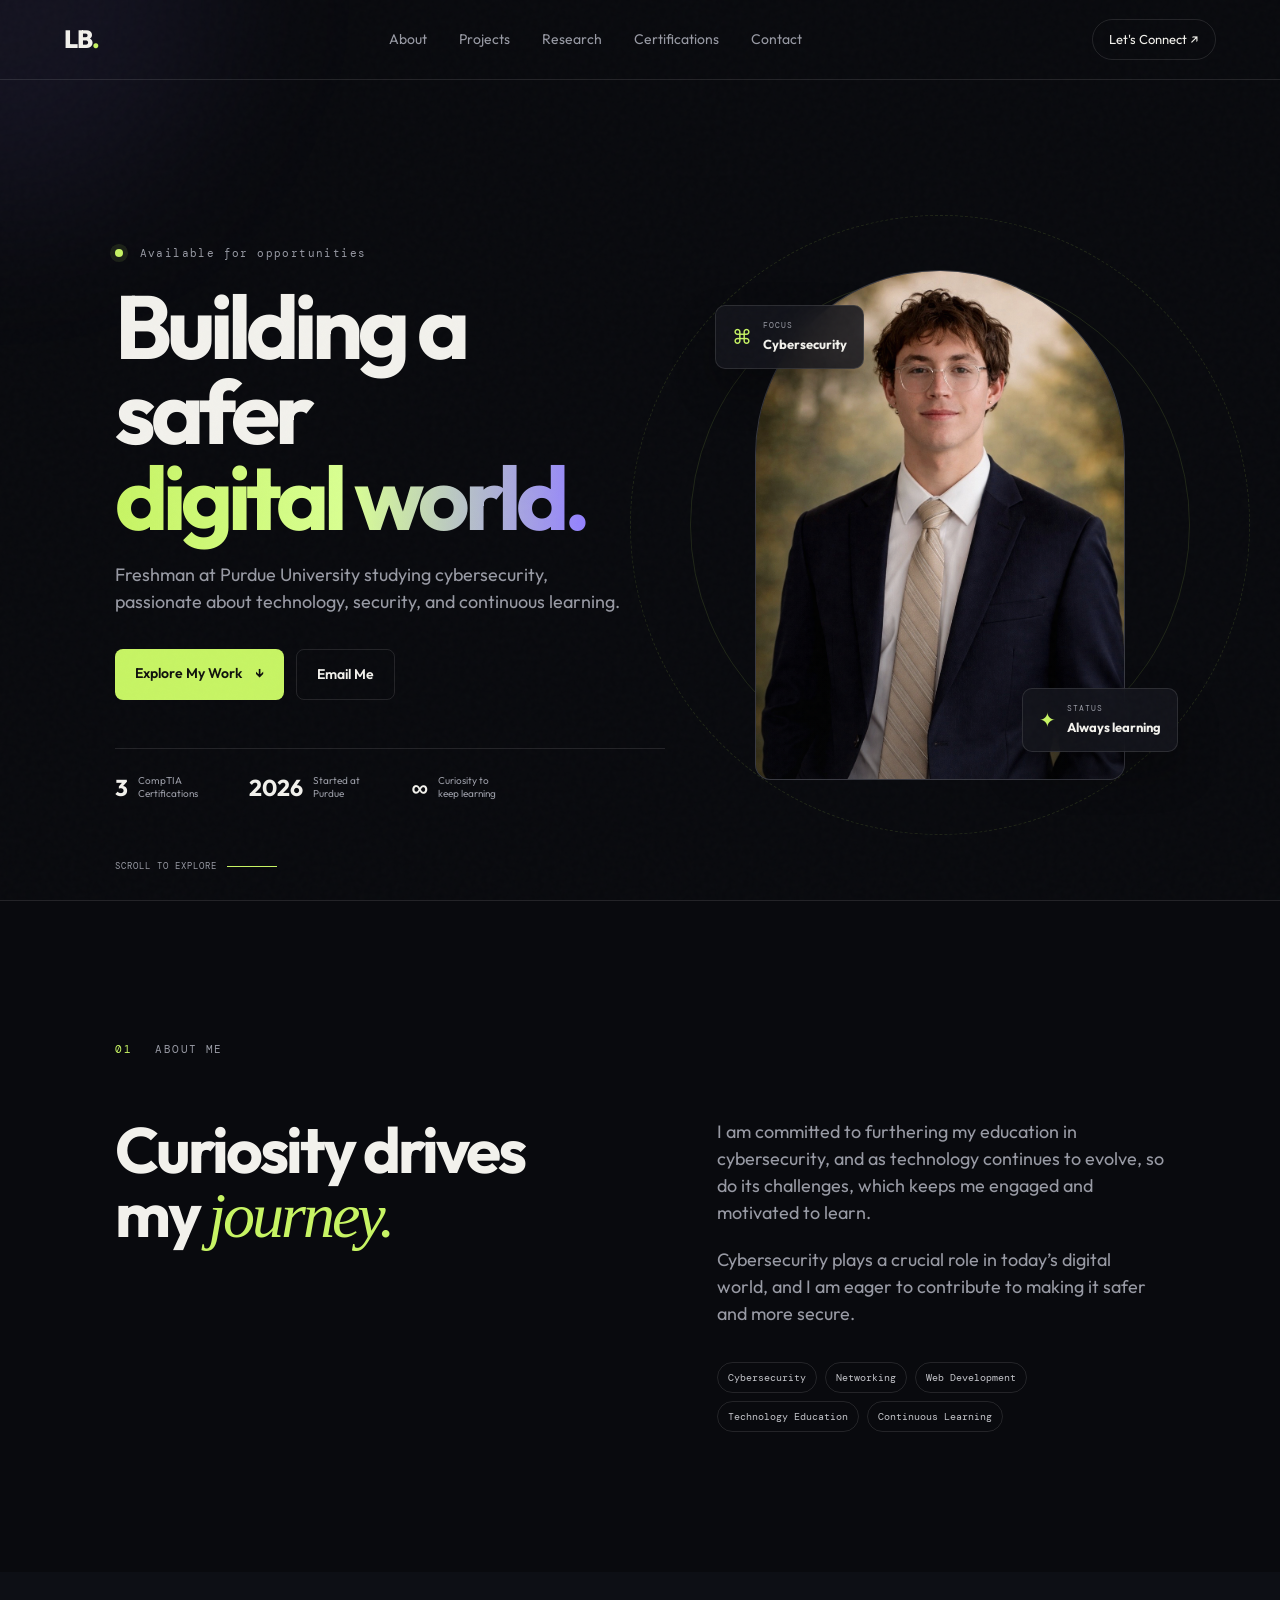
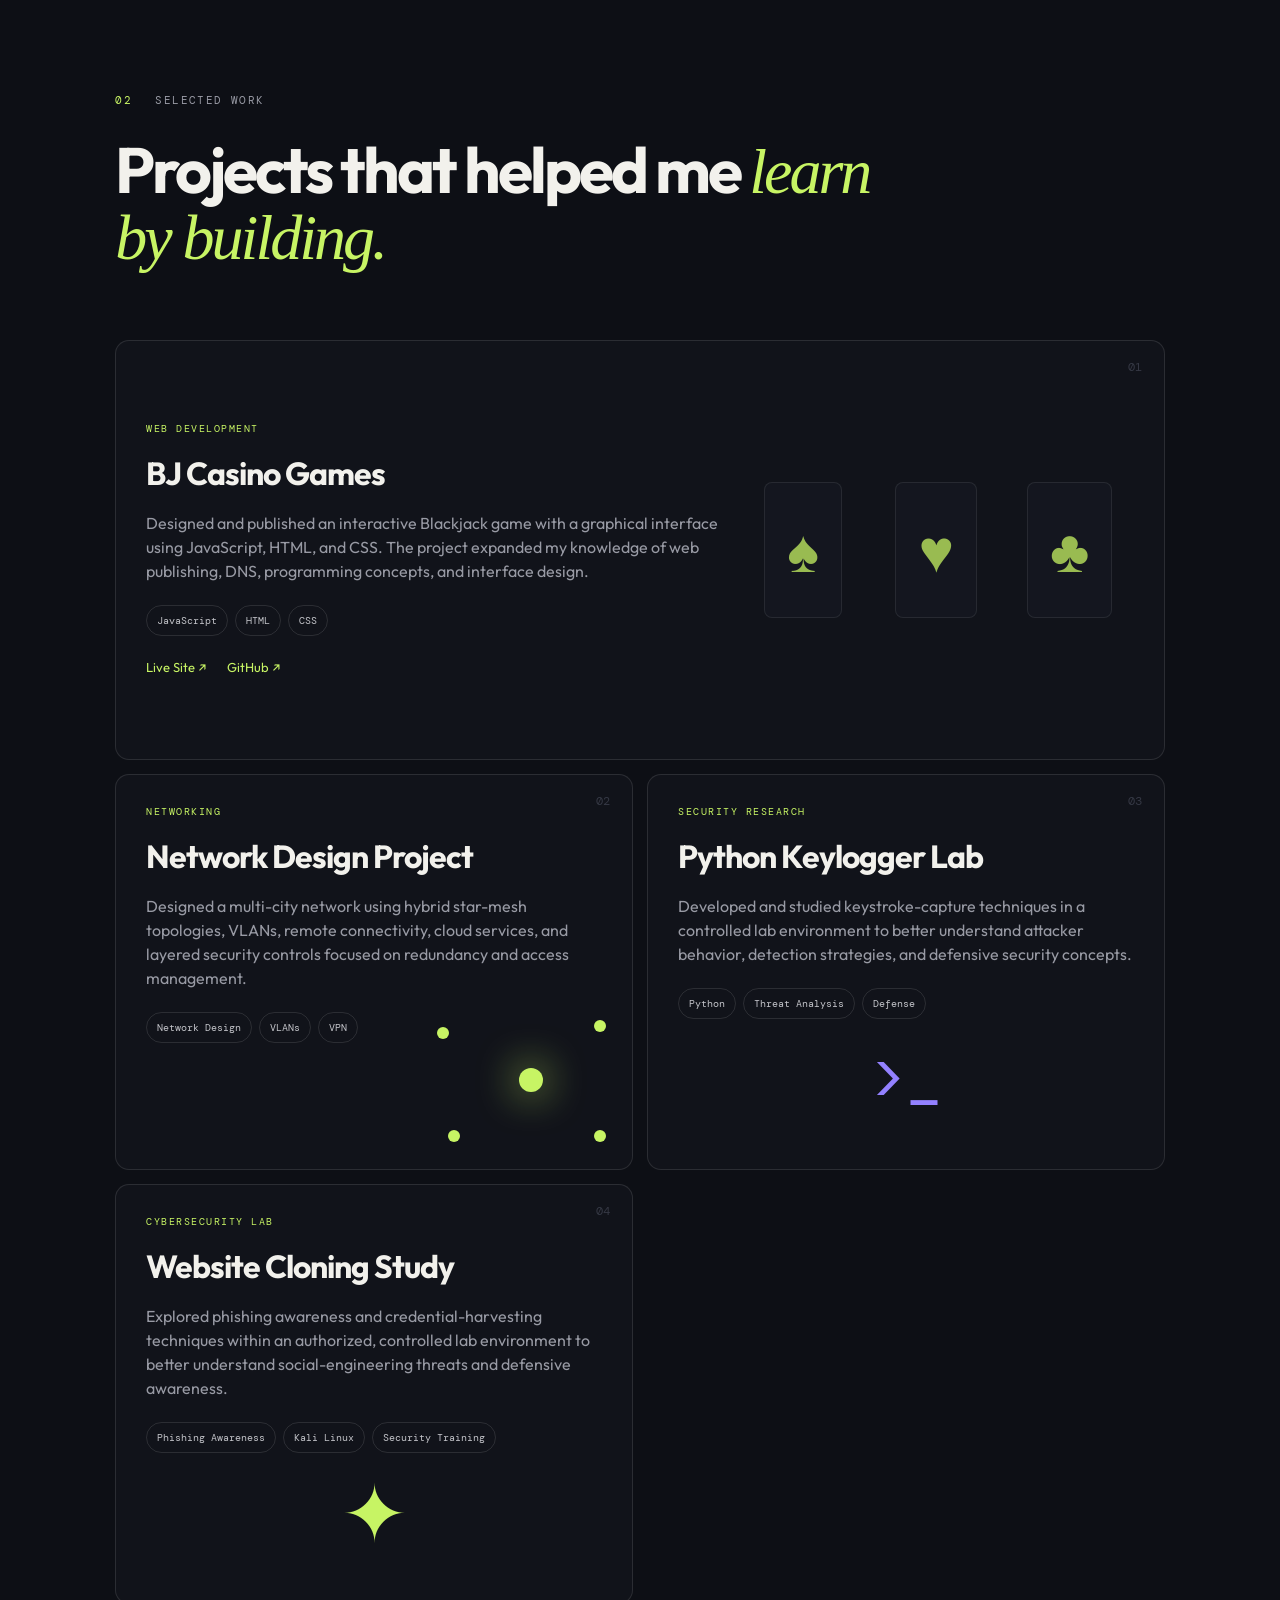
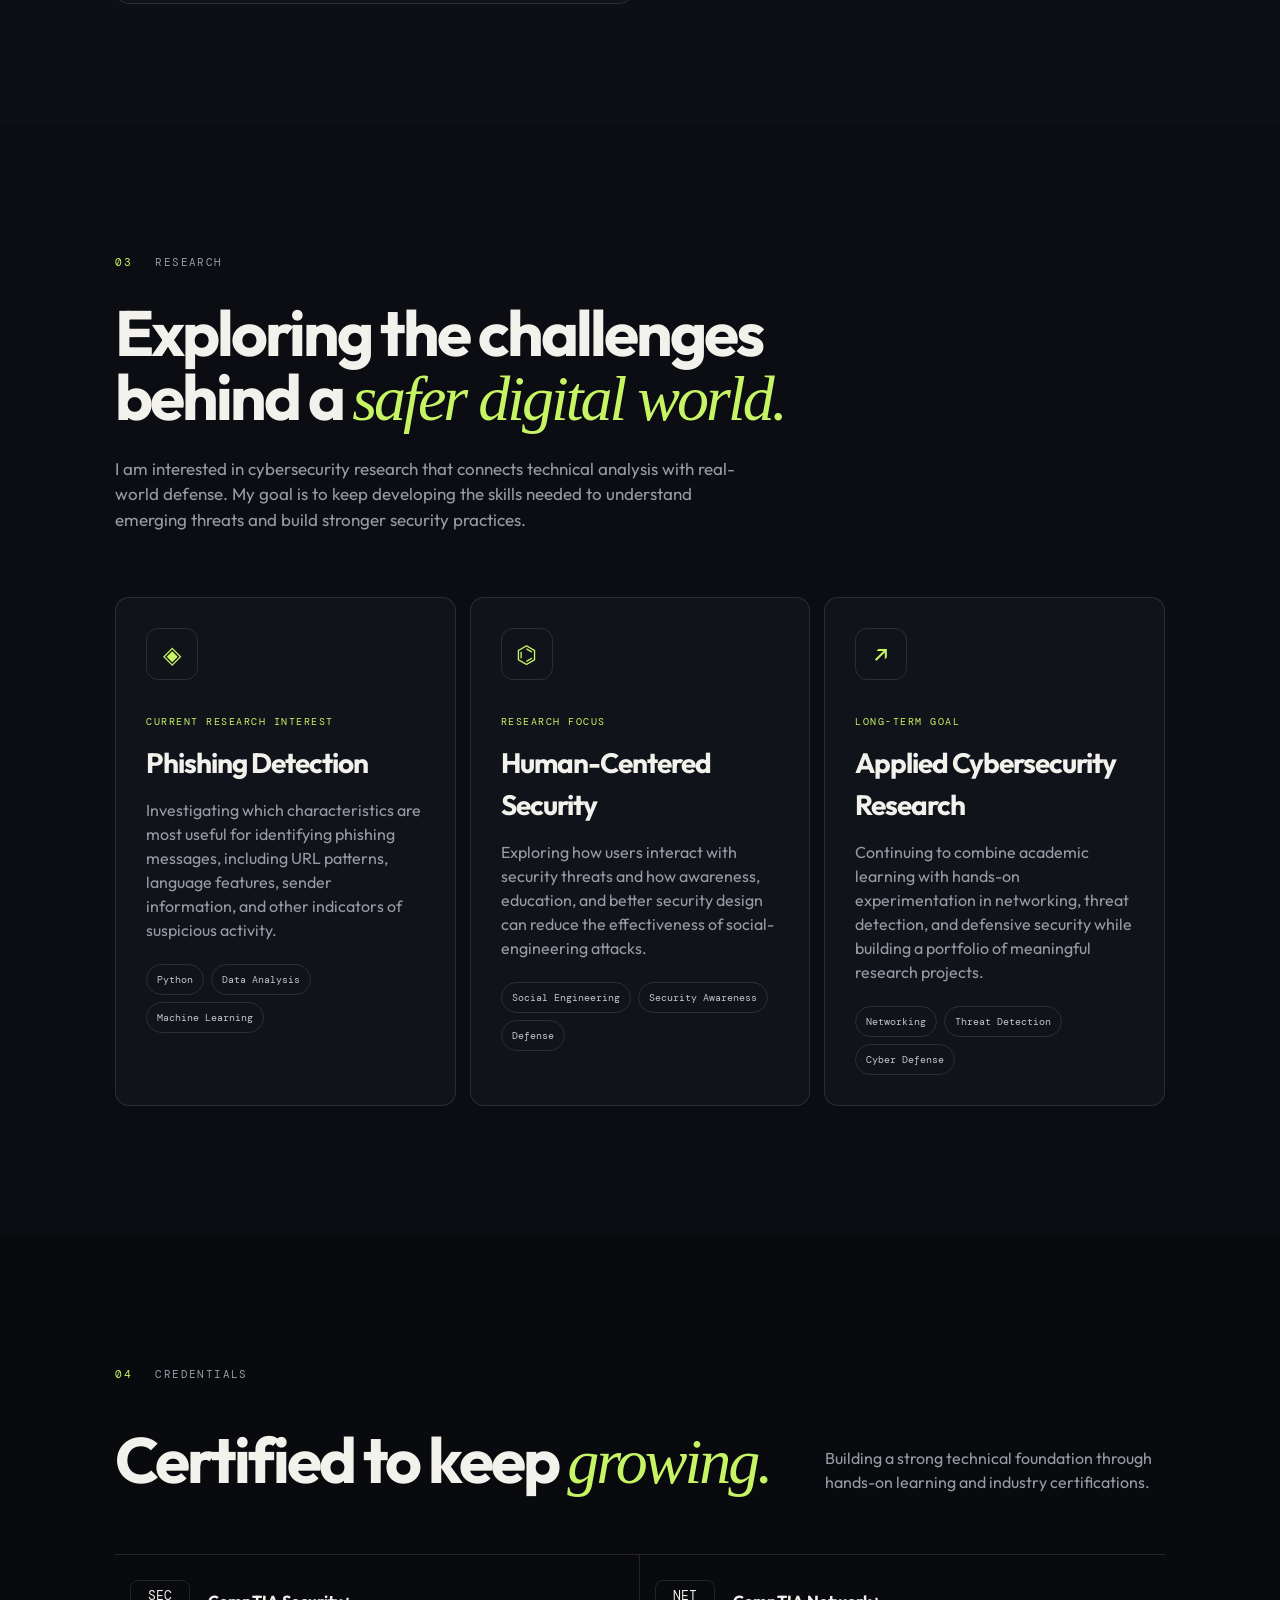
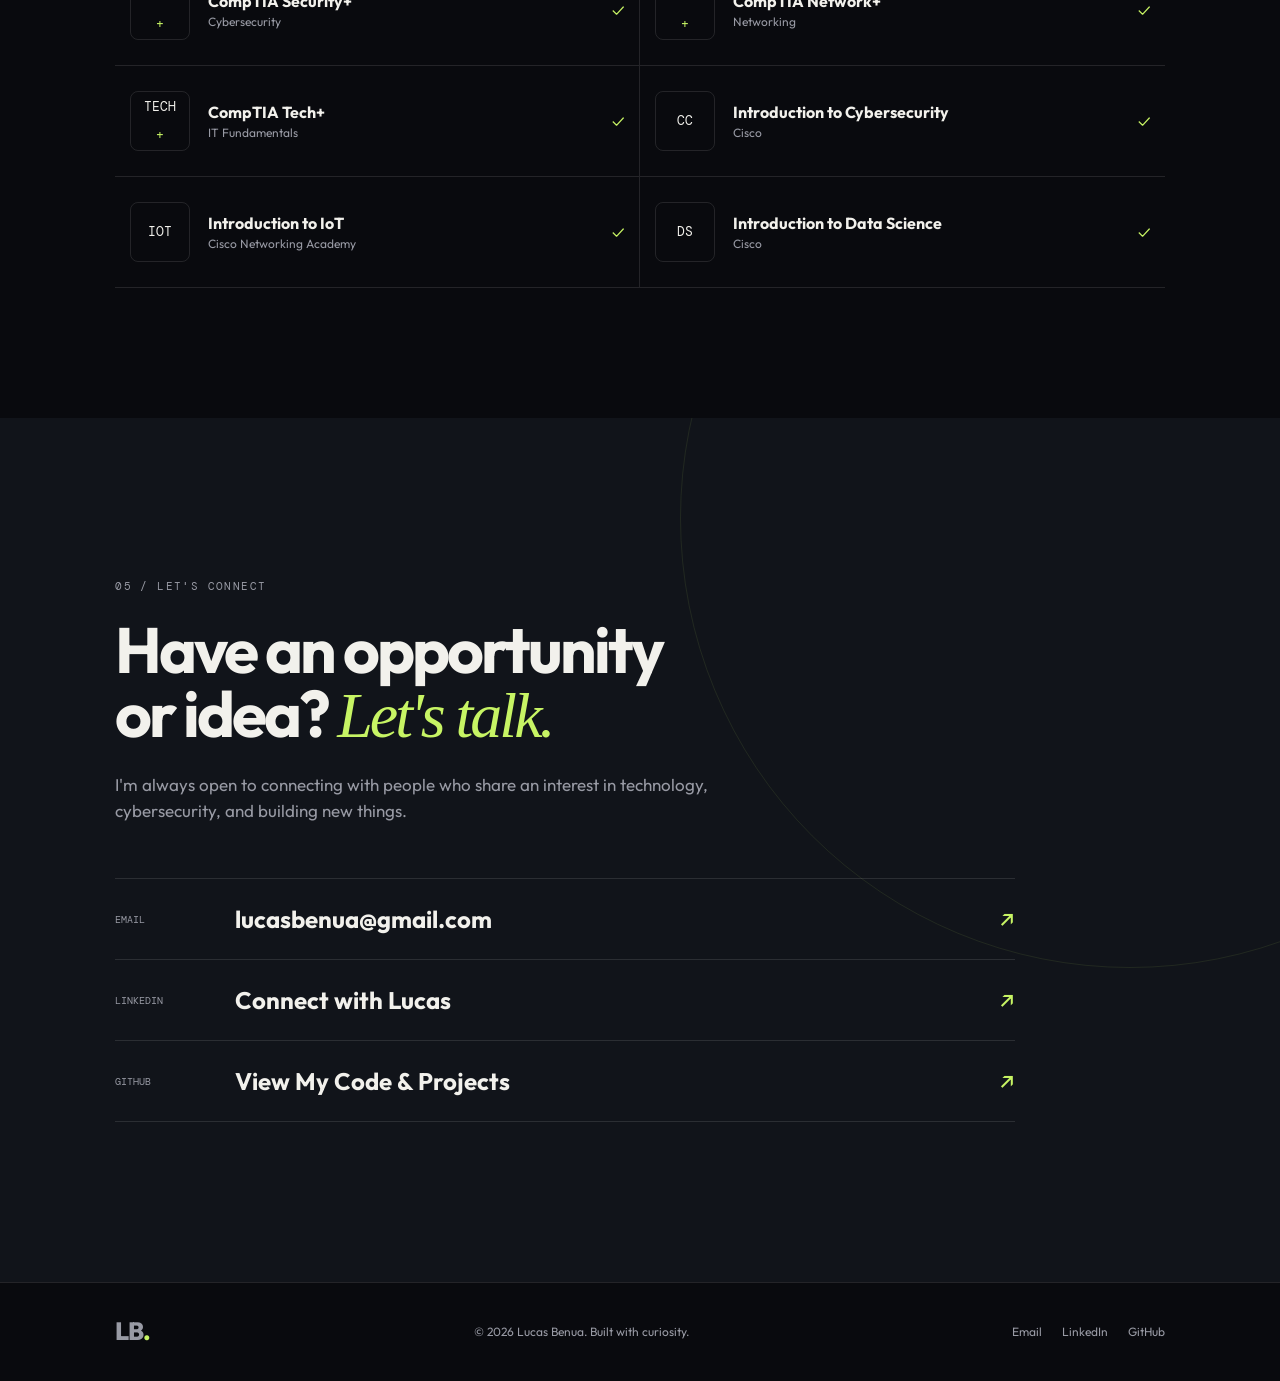
==== index.html @ f6114135 "Add files via upload" ====
<!DOCTYPE html>
<html lang="en">
<head>
  <meta charset="UTF-8" />
  <meta name="viewport" content="width=device-width, initial-scale=1.0" />
  <meta name="description" content="Portfolio of Lucas Benua, a cybersecurity student at Purdue University." />
  <title>Lucas Benua | Cybersecurity Portfolio</title>
  <link rel="preconnect" href="https://fonts.googleapis.com">
  <link rel="preconnect" href="https://fonts.gstatic.com" crossorigin>
  <link href="https://fonts.googleapis.com/css2?family=DM+Mono:wght@400;500&family=Outfit:wght@400;500;600;700;800&display=swap" rel="stylesheet">
  <link rel="stylesheet" href="styles.css" />
</head>
<body>
  <div class="noise"></div>
  <div class="cursor-glow"></div>

  <header class="nav">
    <a href="#home" class="logo">LB<span>.</span></a>
    <nav>
      <a href="#about">About</a>
      <a href="#projects">Projects</a>
      <a href="#research">Research</a>
      <a href="#certifications">Certifications</a>
      <a href="#contact">Contact</a>
    </nav>
    <a href="#contact" class="nav-button">Let's Connect <span>↗</span></a>
  </header>

  <main>
    <section id="home" class="hero section">
      <div class="hero-copy reveal">
        <p class="eyebrow"><span class="status-dot"></span> Available for opportunities</p>
        <h1>Building a safer<br><span class="gradient-text">digital world.</span></h1>
        <p class="hero-description">
          Freshman at Purdue University studying cybersecurity, passionate about technology,
          security, and continuous learning.
        </p>
        <div class="hero-actions">
          <a class="primary-button" href="#projects">Explore My Work <span>↓</span></a>
          <a class="secondary-button" href="mailto:lucasbenua@gmail.com">Email Me</a>
        </div>
        <div class="hero-stats">
          <div><strong>3</strong><span>CompTIA<br>Certifications</span></div>
          <div><strong>2026</strong><span>Started at<br>Purdue</span></div>
          <div><strong>∞</strong><span>Curiosity to<br>keep learning</span></div>
        </div>
      </div>

      <div class="hero-visual reveal">
        <div class="orbit orbit-one"></div>
        <div class="orbit orbit-two"></div>
        <div class="image-frame">
          <img src="Self Portrait.jpeg" alt="Professional portrait of Lucas Benua" />
          <div class="image-overlay"></div>
        </div>
        <div class="floating-card card-top">
          <span class="card-icon">⌘</span>
          <div><small>FOCUS</small><strong>Cybersecurity</strong></div>
        </div>
        <div class="floating-card card-bottom">
          <span class="shield">✦</span>
          <div><small>STATUS</small><strong>Always learning</strong></div>
        </div>
      </div>

      <div class="scroll-indicator"><span>SCROLL TO EXPLORE</span><i></i></div>
    </section>

    <section id="about" class="about section">
      <div class="section-label reveal"><span>01</span> ABOUT ME</div>
      <div class="about-grid">
        <div class="about-heading reveal">
          <h2>Curiosity drives<br>my <em>journey.</em></h2>
        </div>
        <div class="about-text reveal">
          <p>
            I am committed to furthering my education in cybersecurity, and as technology
            continues to evolve, so do its challenges, which keeps me engaged and motivated to learn.
          </p>
          <p>
            Cybersecurity plays a crucial role in today’s digital world, and I am eager to
            contribute to making it safer and more secure.
          </p>
          <div class="about-tags">
            <span>Cybersecurity</span><span>Networking</span><span>Web Development</span>
            <span>Technology Education</span><span>Continuous Learning</span>
          </div>
        </div>
      </div>
    </section>

    <section id="projects" class="projects section">
      <div class="section-heading reveal">
        <div class="section-label"><span>02</span> SELECTED WORK</div>
        <h2>Projects that helped me <em>learn by building.</em></h2>
      </div>

      <div class="project-grid">
        <article class="project-card featured reveal">
          <div class="project-number">01</div>
          <div class="project-content">
            <p class="project-type">WEB DEVELOPMENT</p>
            <h3>BJ Casino Games</h3>
            <p>Designed and published an interactive Blackjack game with a graphical interface using JavaScript, HTML, and CSS. The project expanded my knowledge of web publishing, DNS, programming concepts, and interface design.</p>
            <div class="tech-list"><span>JavaScript</span><span>HTML</span><span>CSS</span></div>
            <div class="project-links">
              <a href="https://bjcasinogame.com/" target="_blank" rel="noopener">Live Site ↗</a>
              <a href="https://github.com/lukeb21184/BlackJack" target="_blank" rel="noopener">GitHub ↗</a>
            </div>
          </div>
          <div class="project-art art-cards"><span>♠</span><span>♥</span><span>♣</span></div>
        </article>

        <article class="project-card reveal">
          <div class="project-number">02</div>
          <div class="project-content">
            <p class="project-type">NETWORKING</p>
            <h3>Network Design Project</h3>
            <p>Designed a multi-city network using hybrid star-mesh topologies, VLANs, remote connectivity, cloud services, and layered security controls focused on redundancy and access management.</p>
            <div class="tech-list"><span>Network Design</span><span>VLANs</span><span>VPN</span></div>
          </div>
          <div class="project-art art-network">
            <i></i><i></i><i></i><i></i><b></b>
          </div>
        </article>

        <article class="project-card reveal">
          <div class="project-number">03</div>
          <div class="project-content">
            <p class="project-type">SECURITY RESEARCH</p>
            <h3>Python Keylogger Lab</h3>
            <p>Developed and studied keystroke-capture techniques in a controlled lab environment to better understand attacker behavior, detection strategies, and defensive security concepts.</p>
            <div class="tech-list"><span>Python</span><span>Threat Analysis</span><span>Defense</span></div>
          </div>
          <div class="project-art art-terminal">
            <span>&gt;_</span>
          </div>
        </article>

        <article class="project-card reveal">
          <div class="project-number">04</div>
          <div class="project-content">
            <p class="project-type">CYBERSECURITY LAB</p>
            <h3>Website Cloning Study</h3>
            <p>Explored phishing awareness and credential-harvesting techniques within an authorized, controlled lab environment to better understand social-engineering threats and defensive awareness.</p>
            <div class="tech-list"><span>Phishing Awareness</span><span>Kali Linux</span><span>Security Training</span></div>
          </div>
          <div class="project-art art-shield">✦</div>
        </article>
      </div>
    </section>


    <section id="research" class="research section">
      <div class="section-heading reveal">
        <div class="section-label"><span>03</span> RESEARCH</div>
        <h2>Exploring the challenges behind a <em>safer digital world.</em></h2>
        <p class="research-intro">
          I am interested in cybersecurity research that connects technical analysis with
          real-world defense. My goal is to keep developing the skills needed to understand
          emerging threats and build stronger security practices.
        </p>
      </div>

      <div class="research-grid">
        <article class="research-card reveal">
          <div class="research-icon">◈</div>
          <p class="project-type">CURRENT RESEARCH INTEREST</p>
          <h3>Phishing Detection</h3>
          <p>
            Investigating which characteristics are most useful for identifying phishing
            messages, including URL patterns, language features, sender information, and
            other indicators of suspicious activity.
          </p>
          <div class="tech-list">
            <span>Python</span><span>Data Analysis</span><span>Machine Learning</span>
          </div>
        </article>

        <article class="research-card reveal">
          <div class="research-icon">⌬</div>
          <p class="project-type">RESEARCH FOCUS</p>
          <h3>Human-Centered Security</h3>
          <p>
            Exploring how users interact with security threats and how awareness,
            education, and better security design can reduce the effectiveness of
            social-engineering attacks.
          </p>
          <div class="tech-list">
            <span>Social Engineering</span><span>Security Awareness</span><span>Defense</span>
          </div>
        </article>

        <article class="research-card reveal">
          <div class="research-icon">↗</div>
          <p class="project-type">LONG-TERM GOAL</p>
          <h3>Applied Cybersecurity Research</h3>
          <p>
            Continuing to combine academic learning with hands-on experimentation in
            networking, threat detection, and defensive security while building a
            portfolio of meaningful research projects.
          </p>
          <div class="tech-list">
            <span>Networking</span><span>Threat Detection</span><span>Cyber Defense</span>
          </div>
        </article>
      </div>
    </section>

    <section id="certifications" class="certifications section">
      <div class="section-label reveal"><span>04</span> CREDENTIALS</div>
      <div class="cert-header reveal">
        <h2>Certified to keep <em>growing.</em></h2>
        <p>Building a strong technical foundation through hands-on learning and industry certifications.</p>
      </div>
      <div class="cert-grid">
        <div class="cert-card reveal"><div class="cert-badge">SEC<span>+</span></div><div><h3>CompTIA Security+</h3><p>Cybersecurity</p></div><span class="check">✓</span></div>
        <div class="cert-card reveal"><div class="cert-badge">NET<span>+</span></div><div><h3>CompTIA Network+</h3><p>Networking</p></div><span class="check">✓</span></div>
        <div class="cert-card reveal"><div class="cert-badge">TECH<span>+</span></div><div><h3>CompTIA Tech+</h3><p>IT Fundamentals</p></div><span class="check">✓</span></div>
        <div class="cert-card reveal"><div class="cert-badge">CC</div><div><h3>Introduction to Cybersecurity</h3><p>Cisco</p></div><span class="check">✓</span></div>
        <div class="cert-card reveal"><div class="cert-badge">IOT</div><div><h3>Introduction to IoT</h3><p>Cisco Networking Academy</p></div><span class="check">✓</span></div>
        <div class="cert-card reveal"><div class="cert-badge">DS</div><div><h3>Introduction to Data Science</h3><p>Cisco</p></div><span class="check">✓</span></div>
      </div>
    </section>

    <section id="contact" class="contact section">
      <div class="contact-orbit"></div>
      <div class="contact-content reveal">
        <p class="eyebrow">05 / LET'S CONNECT</p>
        <h2>Have an opportunity<br>or idea? <em>Let's talk.</em></h2>
        <p>I'm always open to connecting with people who share an interest in technology, cybersecurity, and building new things.</p>
        <div class="contact-links">
          <a class="contact-link" href="mailto:lucasbenua@gmail.com">
            <span class="link-label">EMAIL</span><strong>lucasbenua@gmail.com</strong><span class="arrow">↗</span>
          </a>
          <a class="contact-link" href="https://www.linkedin.com/in/lucas-benua-9723202b8/" target="_blank" rel="noopener">
            <span class="link-label">LINKEDIN</span><strong>Connect with Lucas</strong><span class="arrow">↗</span>
          </a>
          <a class="contact-link" href="https://github.com/lukeb21184" target="_blank" rel="noopener">
            <span class="link-label">GITHUB</span><strong>View My Code & Projects</strong><span class="arrow">↗</span>
          </a>
        </div>
      </div>
    </section>
  </main>

  <footer>
    <a href="#home" class="logo">LB<span>.</span></a>
    <p>© <span id="year"></span> Lucas Benua. Built with curiosity.</p>
    <div><a href="mailto:lucasbenua@gmail.com">Email</a><a href="https://www.linkedin.com/in/lucas-benua-9723202b8/" target="_blank" rel="noopener">LinkedIn</a><a href="https://github.com/lukeb21184" target="_blank" rel="noopener">GitHub</a></div>
  </footer>

  <script src="script.js"></script>
</body>
</html>
---- styles.css ----
:root {
  --bg: #090a0e;
  --surface: #11131a;
  --surface-light: #181b24;
  --text: #f2f1ec;
  --muted: #989aa4;
  --line: rgba(255,255,255,.11);
  --accent: #c7f464;
  --accent-dark: #a4d43e;
  --purple: #9381ff;
}
* { box-sizing: border-box; margin: 0; padding: 0; }
html { scroll-behavior: smooth; }
body {
  background: var(--bg); color: var(--text); font-family: "Outfit", sans-serif;
  overflow-x: hidden; line-height: 1.5;
}
a { color: inherit; text-decoration: none; }
.noise { position: fixed; inset: 0; pointer-events: none; opacity: .025; z-index: 20; background-image: url("data:image/svg+xml,%3Csvg viewBox='0 0 180 180' xmlns='http://www.w3.org/2000/svg'%3E%3Cfilter id='n'%3E%3CfeTurbulence type='fractalNoise' baseFrequency='.9' numOctaves='4' stitchTiles='stitch'/%3E%3C/filter%3E%3Crect width='100%25' height='100%25' filter='url(%23n)' opacity='.8'/%3E%3C/svg%3E"); }
.cursor-glow { width: 420px; height: 420px; border-radius: 50%; background: rgba(147,129,255,.08); filter: blur(80px); position: fixed; pointer-events: none; transform: translate(-50%,-50%); z-index: -1; transition: opacity .2s; }
.nav { height: 80px; padding: 0 clamp(24px, 5vw, 80px); display: flex; align-items: center; justify-content: space-between; border-bottom: 1px solid var(--line); position: absolute; top: 0; width: 100%; z-index: 10; }
.logo { font-size: 25px; font-weight: 800; letter-spacing: -1px; }.logo span { color: var(--accent); }
.nav nav { display: flex; gap: 32px; color: var(--muted); font-size: 14px; }.nav nav a { transition: color .2s; }.nav nav a:hover { color: var(--text); }
.nav-button { border: 1px solid var(--line); padding: 10px 16px; border-radius: 99px; font-size: 13px; transition: all .25s; }.nav-button:hover { background: var(--accent); color: #111; border-color: var(--accent); }
.section { padding-left: clamp(24px, 9vw, 140px); padding-right: clamp(24px, 9vw, 140px); }
.hero { min-height: 100vh; padding-top: 150px; display: grid; grid-template-columns: 1.1fr .9fr; align-items: center; gap: 50px; position: relative; }
.eyebrow, .section-label { font-family: "DM Mono", monospace; color: var(--muted); font-size: 11px; letter-spacing: 1.4px; }
.status-dot { width: 8px; height: 8px; display: inline-block; background: var(--accent); border-radius: 50%; margin-right: 8px; box-shadow: 0 0 0 5px rgba(199,244,100,.1); }
.hero h1 { font-size: clamp(54px, 7vw, 108px); line-height: .95; letter-spacing: -5px; margin: 22px 0; font-weight: 700; }
.gradient-text { background: linear-gradient(90deg, var(--accent), #d9ff93, var(--purple)); -webkit-background-clip: text; color: transparent; }
.hero-description { max-width: 520px; color: var(--muted); font-size: 18px; }
.hero-actions { display: flex; gap: 12px; margin: 34px 0 48px; }.primary-button, .secondary-button { padding: 14px 20px; border-radius: 8px; font-size: 14px; font-weight: 600; transition: transform .2s, background .2s; }.primary-button:hover,.secondary-button:hover { transform: translateY(-3px); }.primary-button { background: var(--accent); color: #10120d; }.primary-button span { margin-left: 10px; }.secondary-button { border: 1px solid var(--line); }
.hero-stats { display: flex; gap: clamp(20px, 4vw, 52px); border-top: 1px solid var(--line); padding-top: 22px; }.hero-stats div { display: flex; gap: 10px; align-items: center; }.hero-stats strong { font-size: 23px; }.hero-stats span { color: var(--muted); font-size: 10px; line-height: 1.25; }
.hero-visual { height: min(660px, 72vh); position: relative; display: grid; place-items: center; }.image-frame { width: min(370px, 75vw); height: min(510px, 65vh); position: relative; overflow: hidden; border-radius: 190px 190px 16px 16px; background: #20222b; border: 1px solid var(--line); }.image-frame img { width: 100%; height: 100%; object-fit: cover; object-position: center top; filter: saturate(.85) contrast(1.05); transition: transform .8s; }.image-frame:hover img { transform: scale(1.04); }.image-overlay { position: absolute; inset: 0; background: linear-gradient(180deg, transparent 55%, rgba(9,10,14,.3)); }
.orbit { position: absolute; border: 1px solid rgba(199,244,100,.12); border-radius: 50%; animation: spin 16s linear infinite; }.orbit-one { width: 500px; height: 500px; }.orbit-two { width: 620px; height: 620px; border-style: dashed; animation-duration: 28s; animation-direction: reverse; }
.floating-card { position: absolute; background: rgba(20,22,29,.86); border: 1px solid var(--line); backdrop-filter: blur(14px); padding: 13px 16px; border-radius: 10px; display: flex; gap: 11px; align-items: center; box-shadow: 0 20px 40px rgba(0,0,0,.3); }.floating-card small { display: block; color: var(--muted); font-family: "DM Mono"; font-size: 8px; letter-spacing: 1px; }.floating-card strong { font-size: 13px; }.card-icon,.shield { color: var(--accent); font-size: 20px; }.card-top { top: 16%; left: 0; }.card-bottom { bottom: 15%; right: -3%; }
.scroll-indicator { position: absolute; bottom: 28px; left: clamp(24px, 9vw, 140px); color: var(--muted); font: 9px "DM Mono"; letter-spacing: 1px; display: flex; align-items: center; gap: 10px; }.scroll-indicator i { display: block; width: 50px; height: 1px; background: var(--accent); animation: pulse 2s infinite; }
.about { padding-top: 140px; padding-bottom: 140px; border-top: 1px solid var(--line); }.section-label span { color: var(--accent); margin-right: 15px; }.about-grid { display: grid; grid-template-columns: 1fr 1fr; gap: 12vw; margin-top: 60px; }.about h2,.section-heading h2,.cert-header h2,.contact h2 { font-size: clamp(42px, 5vw, 76px); line-height: 1; letter-spacing: -3px; }.about h2 em,.section-heading em,.cert-header em,.contact h2 em { font-family: Georgia, serif; font-weight: 400; color: var(--accent); }.about-text p { color: var(--muted); font-size: 18px; margin-bottom: 20px; }.about-tags { display: flex; flex-wrap: wrap; gap: 8px; margin-top: 35px; }.about-tags span,.tech-list span { border: 1px solid var(--line); padding: 8px 10px; border-radius: 99px; color: #c4c5ca; font: 10px "DM Mono"; }
.projects { padding-top: 120px; padding-bottom: 120px; background: #0d0f15; }.section-heading { max-width: 780px; }.section-heading h2 { margin-top: 30px; }.project-grid { display: grid; grid-template-columns: repeat(2,1fr); gap: 14px; margin-top: 70px; }.project-card { min-height: 390px; background: var(--surface); border: 1px solid var(--line); border-radius: 14px; padding: 30px; position: relative; overflow: hidden; display: flex; flex-direction: column; justify-content: space-between; transition: transform .35s, border-color .35s; }.project-card:hover { transform: translateY(-7px); border-color: rgba(199,244,100,.4); }.project-card.featured { grid-column: span 2; min-height: 420px; display: grid; grid-template-columns: 1.2fr .8fr; align-items: center; }.project-number { position: absolute; right: 22px; top: 18px; color: #353844; font: 12px "DM Mono"; }.project-type { color: var(--accent); font: 10px "DM Mono"; letter-spacing: 1.5px; margin-bottom: 14px; }.project-card h3 { font-size: 32px; letter-spacing: -1px; margin-bottom: 14px; }.project-card p:not(.project-type) { color: var(--muted); max-width: 580px; }.tech-list { display: flex; flex-wrap: wrap; gap: 7px; margin-top: 22px; }.project-links { display: flex; gap: 20px; margin-top: 22px; color: var(--accent); font-size: 13px; }.project-art { min-height: 120px; display: grid; place-items: center; color: var(--accent); }.art-cards { font-size: 60px; grid-template-columns: repeat(3, 1fr); gap: 5px; opacity: .75; }.art-cards span { border: 1px solid var(--line); padding: 22px; border-radius: 8px; background: #151821; }.art-network { position: absolute; right: 0; bottom: 0; width: 42%; height: 45%; }.art-network i,.art-network b { width: 12px; height: 12px; background: var(--accent); border-radius: 50%; position: absolute; }.art-network b { width: 24px; height: 24px; left: 48%; top: 43%; box-shadow: 0 0 40px var(--accent); }.art-network i:nth-child(1){left:10%;top:20%}.art-network i:nth-child(2){right:12%;top:16%}.art-network i:nth-child(3){left:15%;bottom:15%}.art-network i:nth-child(4){right:12%;bottom:15%}.art-terminal { font: 60px "DM Mono"; color: var(--purple); }.art-shield { font-size: 80px; color: var(--accent); }
.certifications { padding-top: 130px; padding-bottom: 130px; }.cert-header { display: flex; align-items: end; justify-content: space-between; gap: 50px; margin: 45px 0 60px; }.cert-header p { color: var(--muted); max-width: 340px; }.cert-grid { display: grid; grid-template-columns: repeat(2,1fr); border-top: 1px solid var(--line); }.cert-card { padding: 25px 15px; display: flex; align-items: center; gap: 18px; border-bottom: 1px solid var(--line); transition: background .25s; }.cert-card:nth-child(odd){border-right:1px solid var(--line)}.cert-card:hover { background: var(--surface); }.cert-badge { width: 60px; height: 60px; flex: 0 0 60px; display: grid; place-items: center; border: 1px solid var(--line); border-radius: 8px; font: 13px "DM Mono"; }.cert-badge span { color: var(--accent); }.cert-card h3 { font-size: 16px; }.cert-card p { font-size: 12px; color: var(--muted); }.check { margin-left: auto; color: var(--accent); }
.contact { padding-top: 160px; padding-bottom: 160px; background: #11141a; position: relative; overflow: hidden; }.contact-orbit { position: absolute; width: 900px; height: 900px; border: 1px solid rgba(199,244,100,.09); border-radius: 50%; right: -300px; top: -350px; }.contact-content { max-width: 900px; position: relative; }.contact h2 { margin: 24px 0; }.contact-content > p:not(.eyebrow) { color: var(--muted); font-size: 17px; max-width: 600px; }.contact-links { margin-top: 55px; border-top: 1px solid var(--line); }.contact-link { display: grid; grid-template-columns: 120px 1fr auto; align-items: center; padding: 22px 0; border-bottom: 1px solid var(--line); transition: padding .25s; }.contact-link:hover { padding-left: 10px; }.link-label { color: var(--muted); font: 10px "DM Mono"; }.contact-link strong { font-size: clamp(16px, 2vw, 24px); }.arrow { color: var(--accent); font-size: 24px; }
footer { padding: 30px clamp(24px, 9vw, 140px); display: flex; align-items: center; justify-content: space-between; gap: 20px; border-top: 1px solid var(--line); color: var(--muted); font-size: 12px; }footer div{display:flex;gap:20px}footer a:hover{color:var(--accent)}
.reveal { opacity: 0; transform: translateY(25px); transition: opacity .7s ease, transform .7s ease; }.reveal.visible { opacity: 1; transform: translateY(0); }
@keyframes spin { to { transform: rotate(360deg); } } @keyframes pulse { 50% { transform: scaleX(.5); transform-origin:left; opacity:.4; } }
@media (max-width: 800px) {
  .nav nav { display: none; }.nav-button { display:none; }.hero { grid-template-columns: 1fr; padding-top: 125px; padding-bottom: 90px; }.hero-visual { height: 560px; }.orbit-two { width: 500px; height: 500px; }.about-grid,.cert-header { grid-template-columns: 1fr; display: grid; }.project-grid { grid-template-columns: 1fr; }.project-card.featured { grid-column: auto; grid-template-columns: 1fr; }.cert-grid { grid-template-columns: 1fr; }.cert-card:nth-child(odd) { border-right: none; }.contact-link { grid-template-columns: 90px 1fr auto; }.contact-link strong { font-size: 16px; }.scroll-indicator { display:none; }
}
@media (max-width: 480px) { .hero h1 { letter-spacing:-3px; }.hero-stats { gap:15px; }.hero-stats strong{font-size:18px}.hero-stats span{font-size:8px}.image-frame{height:470px}.card-top{left:-5px}.card-bottom{right:-8px}.hero-visual{height:520px}.orbit-one{width:400px;height:400px}.orbit-two{width:480px;height:480px}footer{flex-direction:column;text-align:center}.section{padding-left:22px;padding-right:22px} }


.research { padding-top: 130px; padding-bottom: 130px; background: #0b0d12; }
.research-intro { color: var(--muted); max-width: 650px; font-size: 17px; margin-top: 25px; }
.research-grid { display: grid; grid-template-columns: repeat(3, 1fr); gap: 14px; margin-top: 65px; }
.research-card { min-height: 390px; padding: 30px; border: 1px solid var(--line); border-radius: 14px; background: var(--surface); transition: transform .35s, border-color .35s, background .35s; }
.research-card:hover { transform: translateY(-7px); border-color: rgba(147,129,255,.5); background: #151822; }
.research-icon { width: 52px; height: 52px; display: grid; place-items: center; border-radius: 12px; border: 1px solid var(--line); color: var(--accent); font-size: 24px; margin-bottom: 35px; }
.research-card h3 { font-size: 28px; letter-spacing: -1px; margin-bottom: 14px; }
.research-card p:not(.project-type) { color: var(--muted); }
@media (max-width: 800px) { .research-grid { grid-template-columns: 1fr; } }
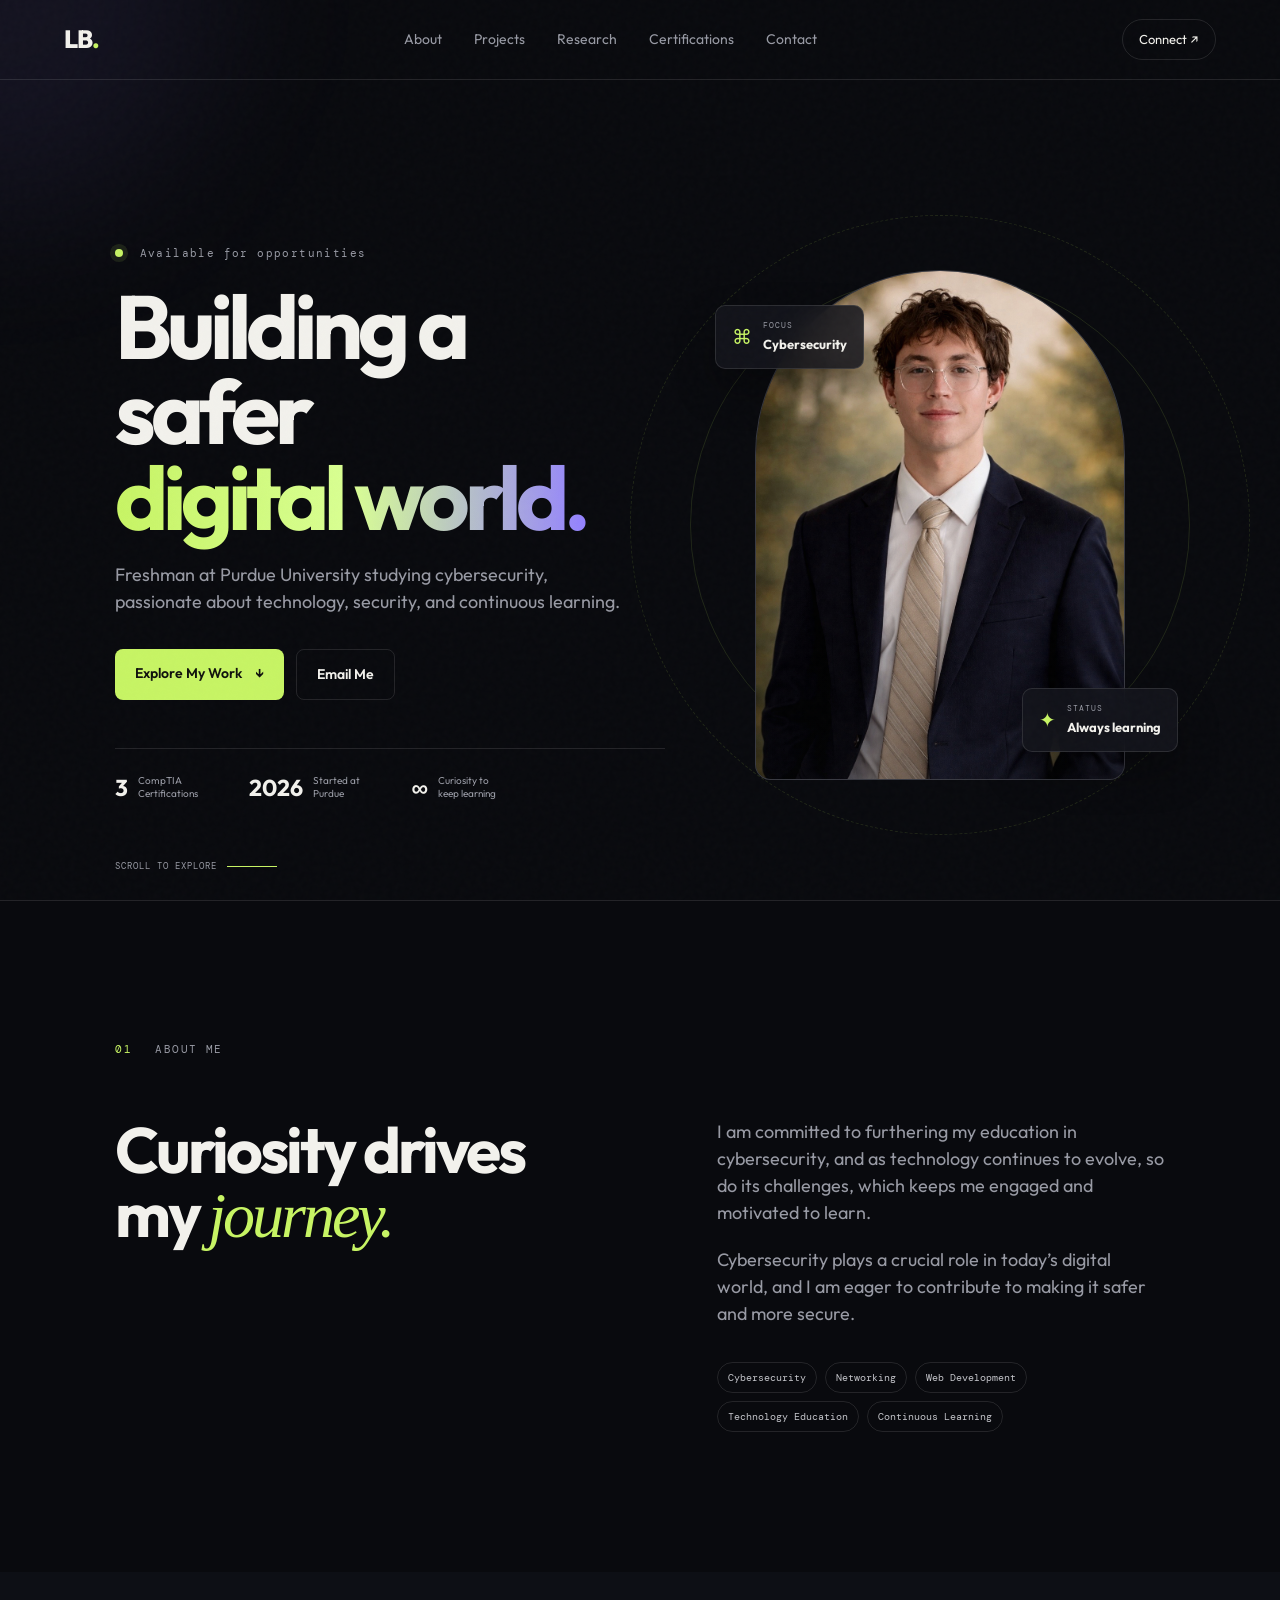
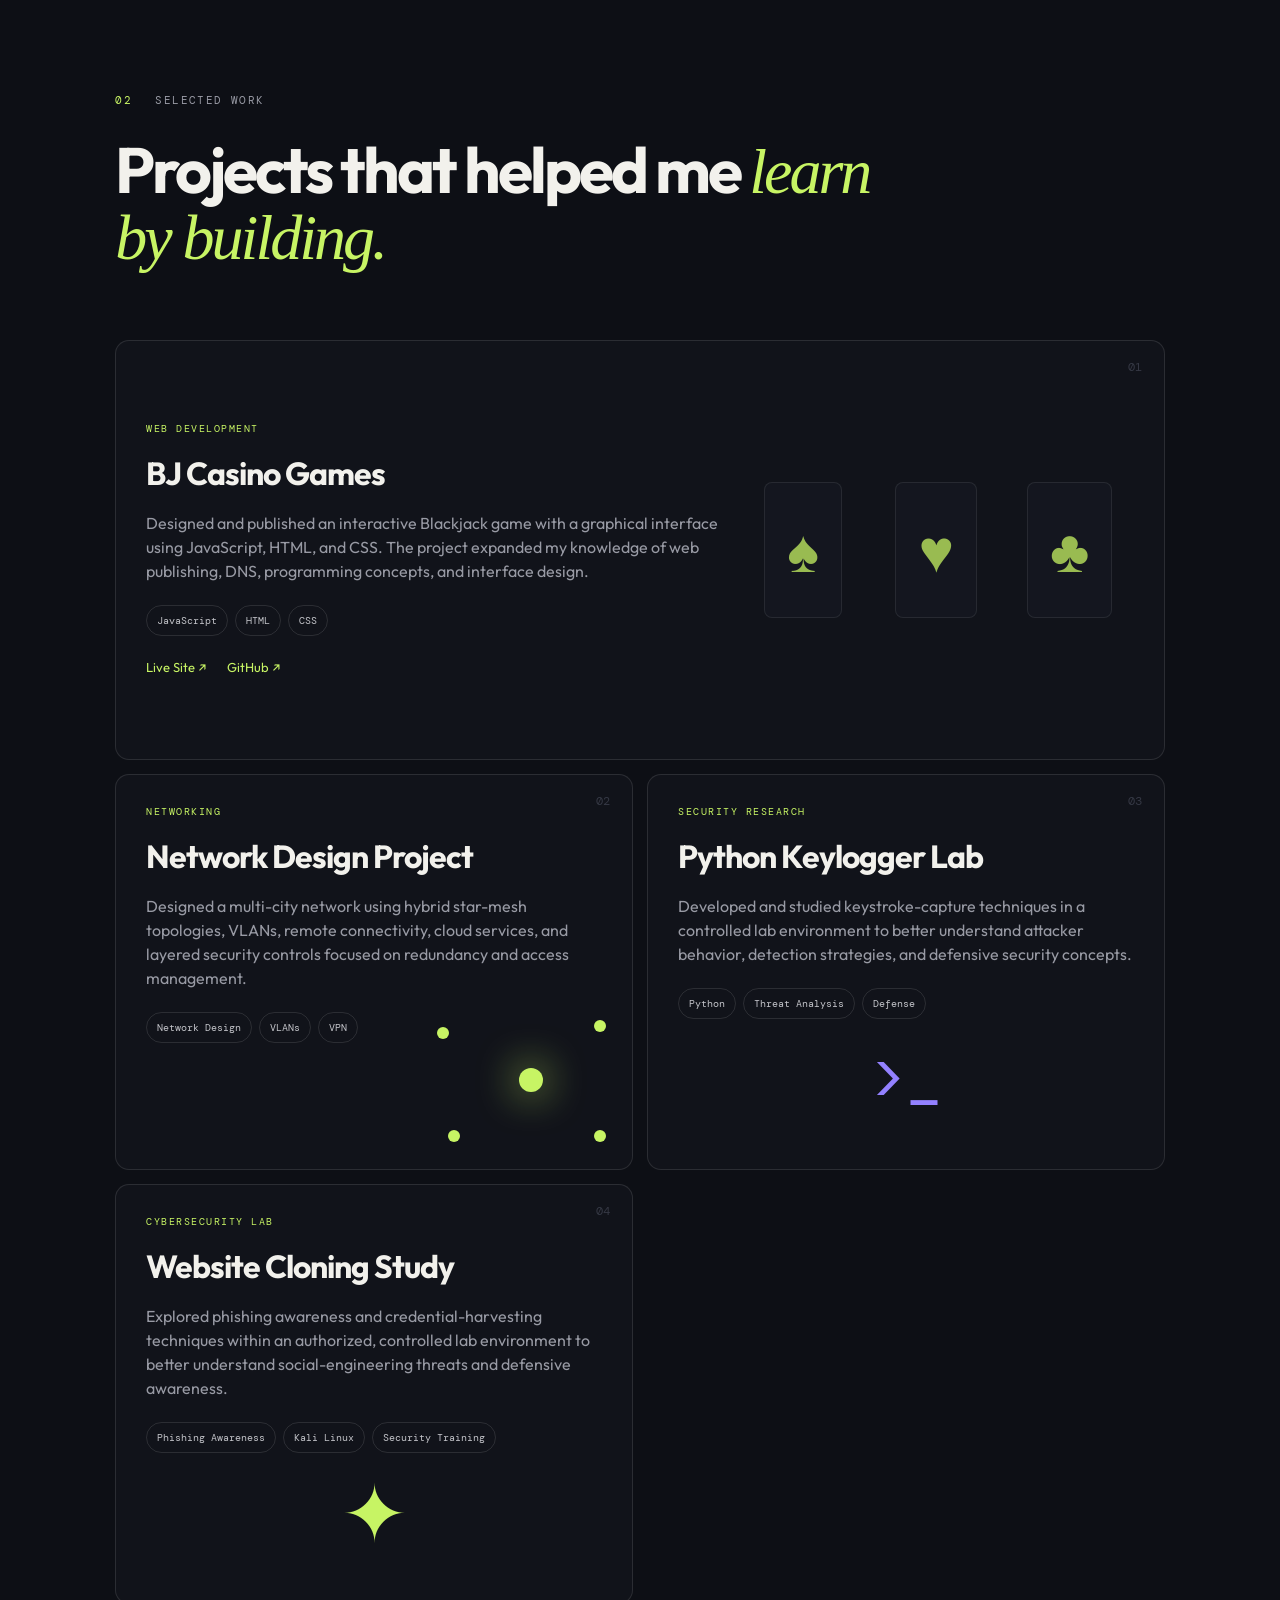
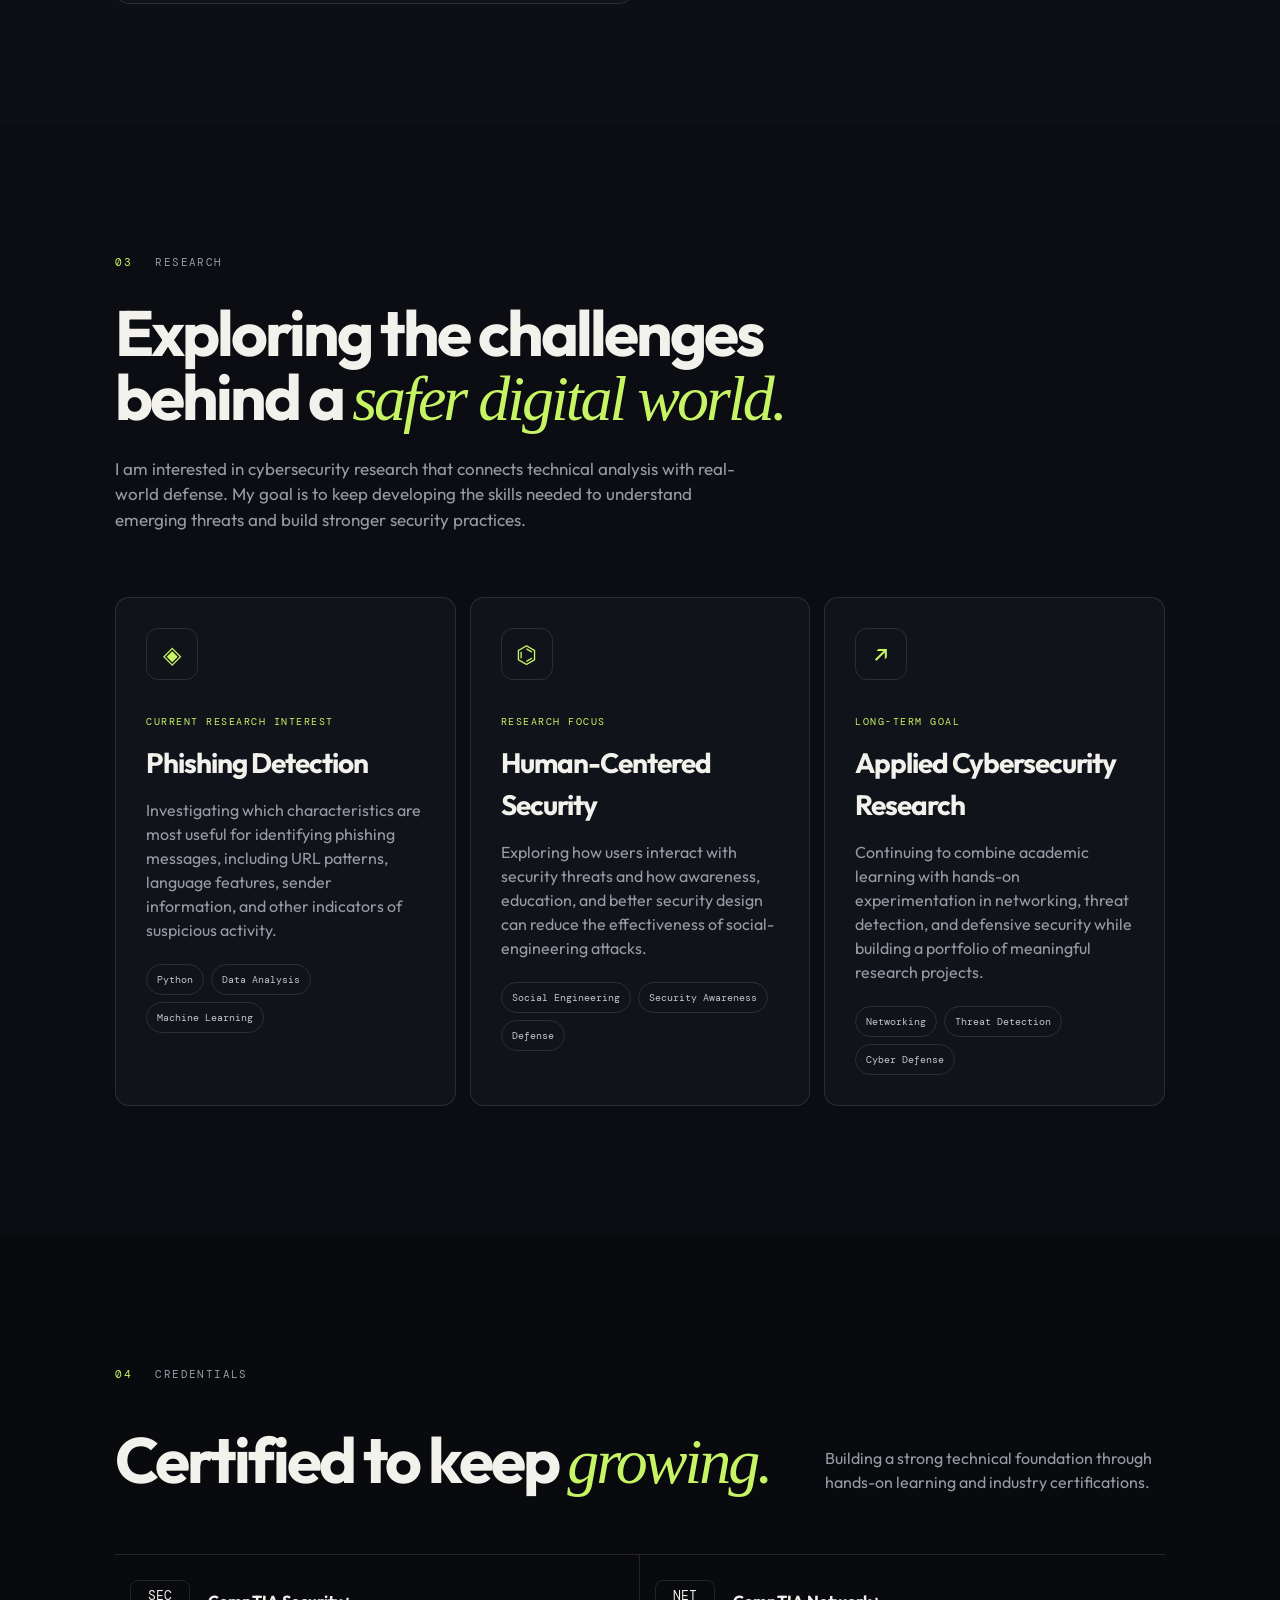
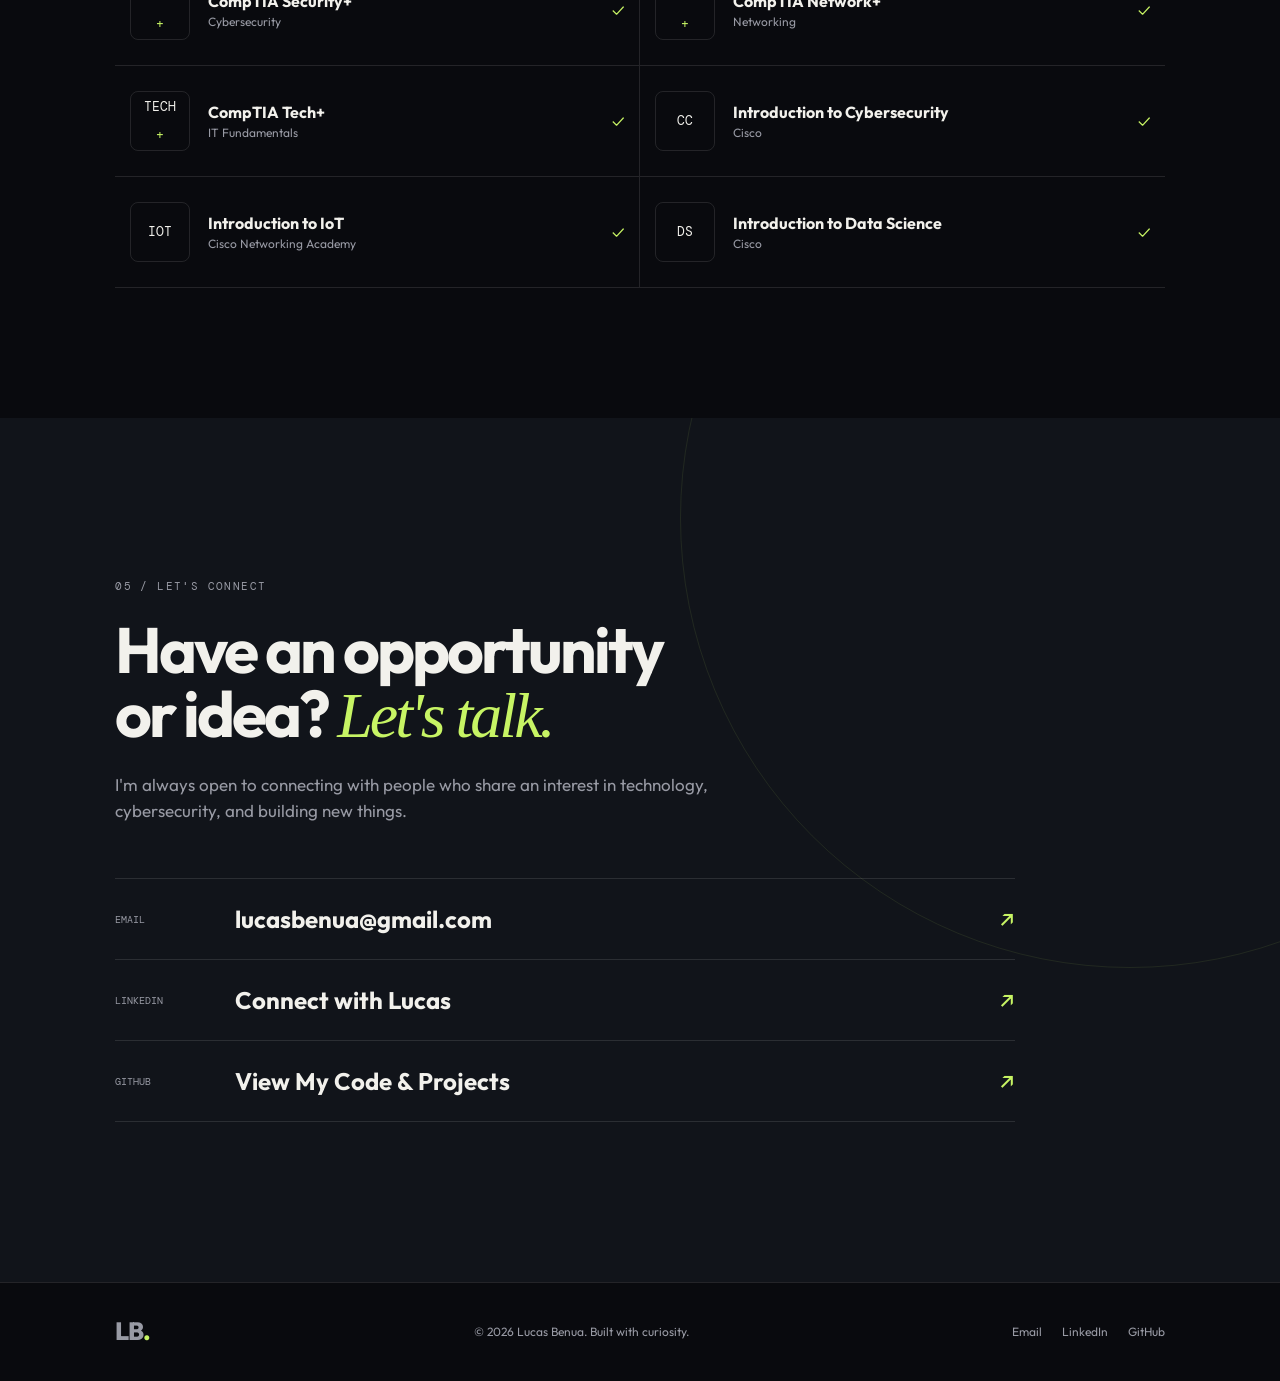
==== commit e67f8fc8: "Update index.html" ====
--- a/index.html
+++ b/index.html
@@ -23,7 +23,7 @@
       <a href="#certifications">Certifications</a>
       <a href="#contact">Contact</a>
     </nav>
-    <a href="#contact" class="nav-button">Let's Connect <span>↗</span></a>
+    <a href="#contact" class="nav-button">Connect <span>↗</span></a>
   </header>
 
   <main>
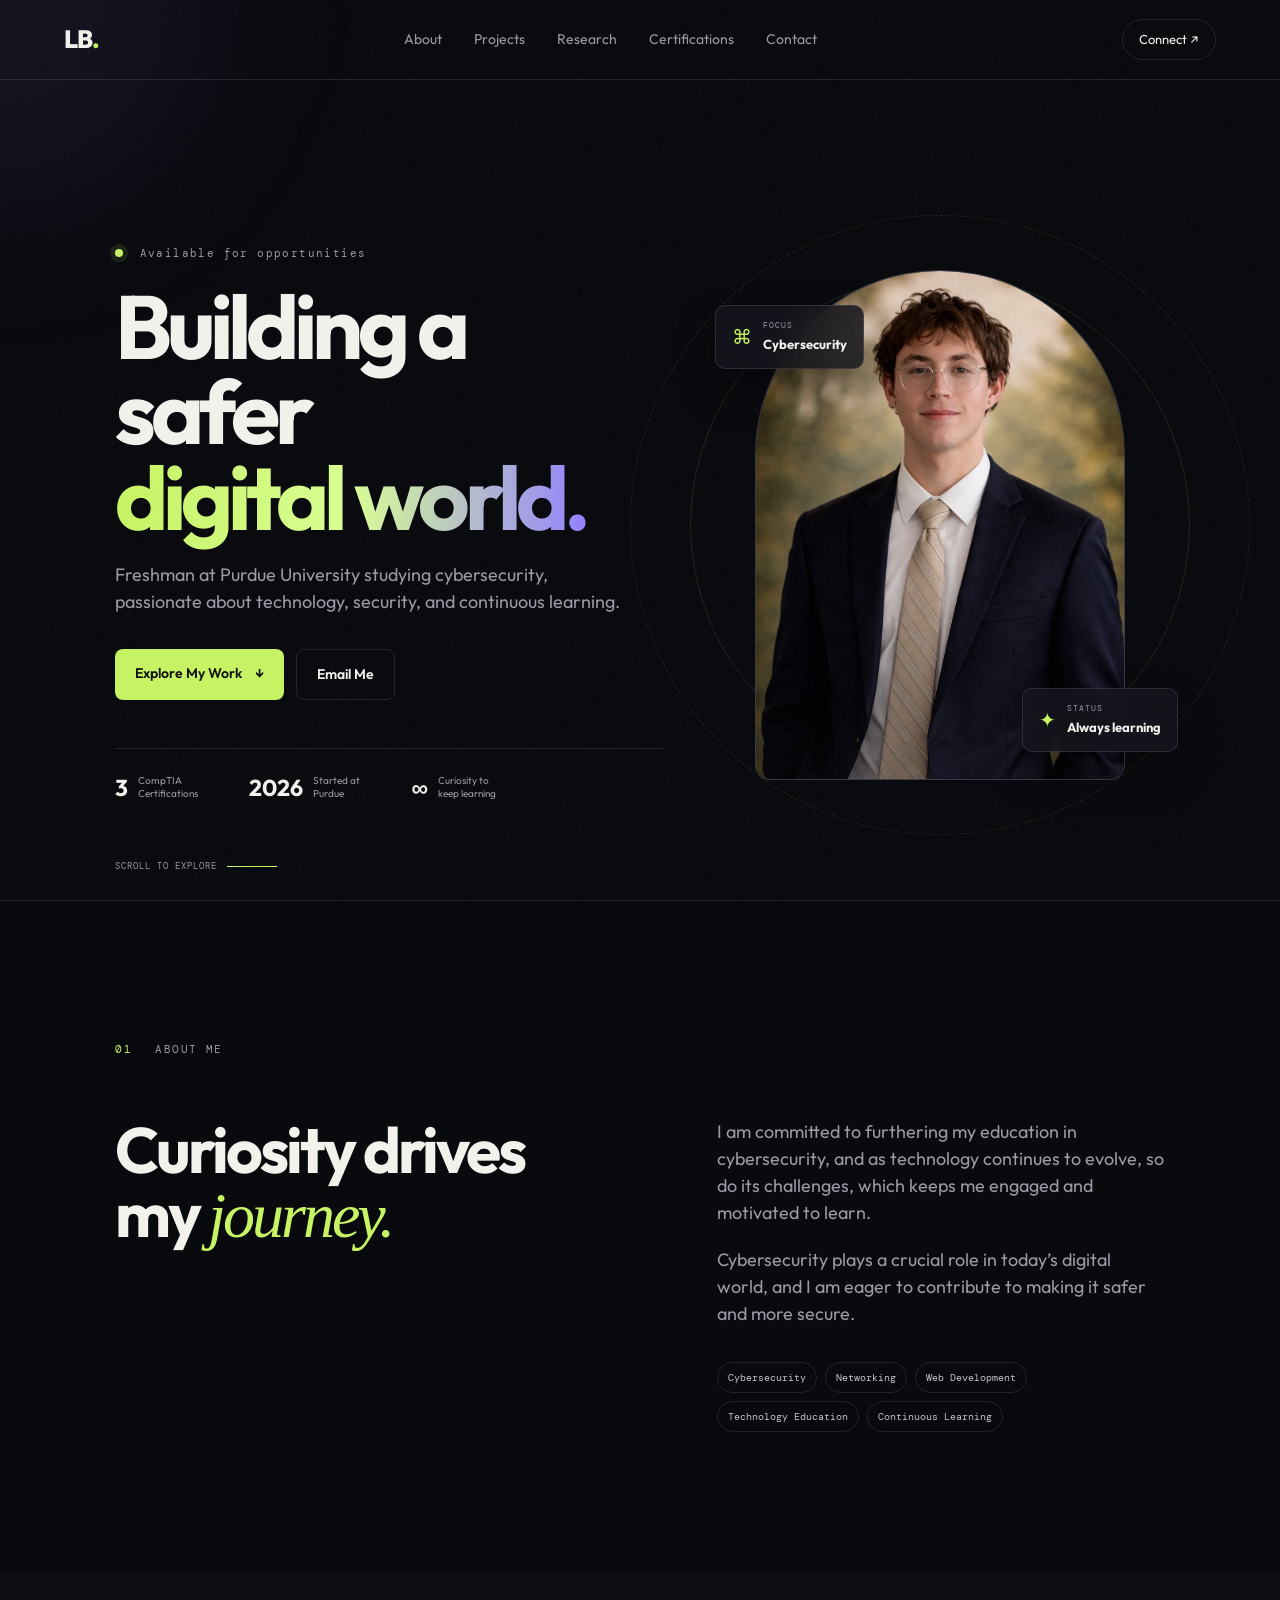
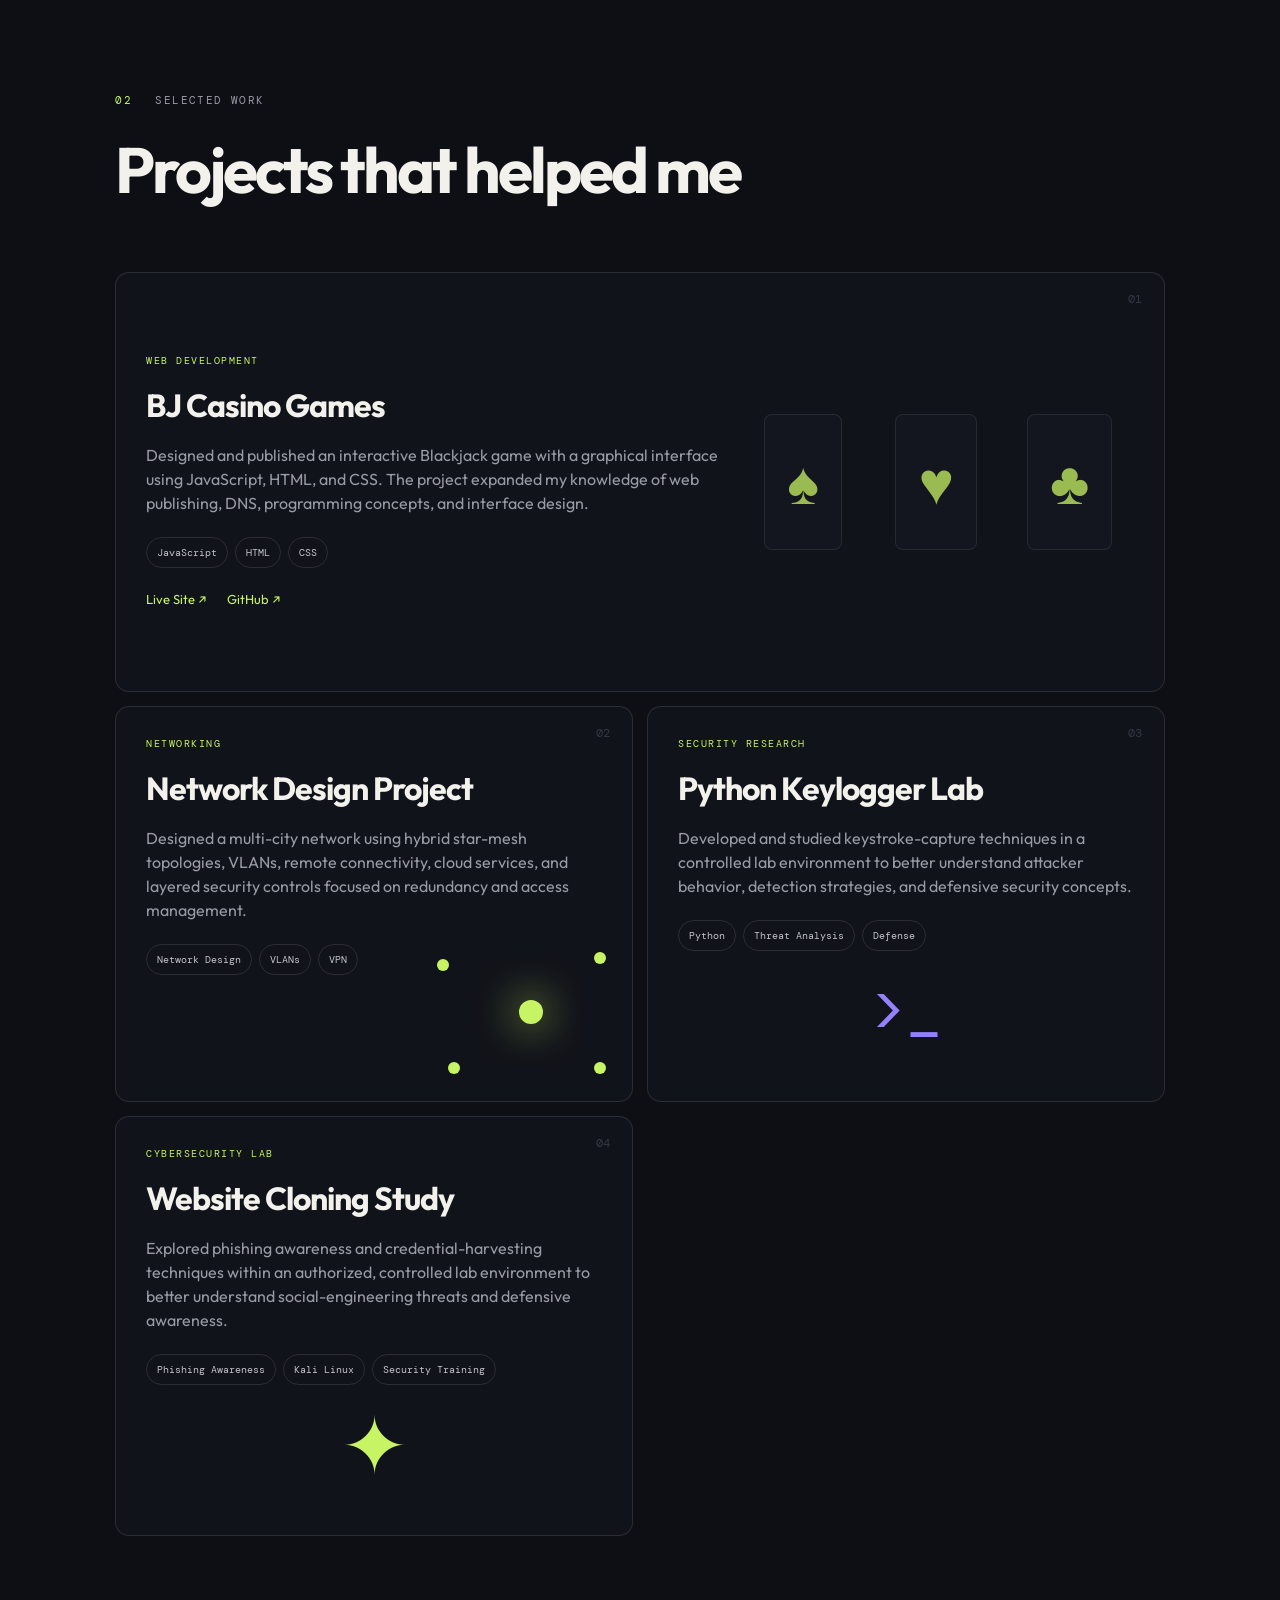
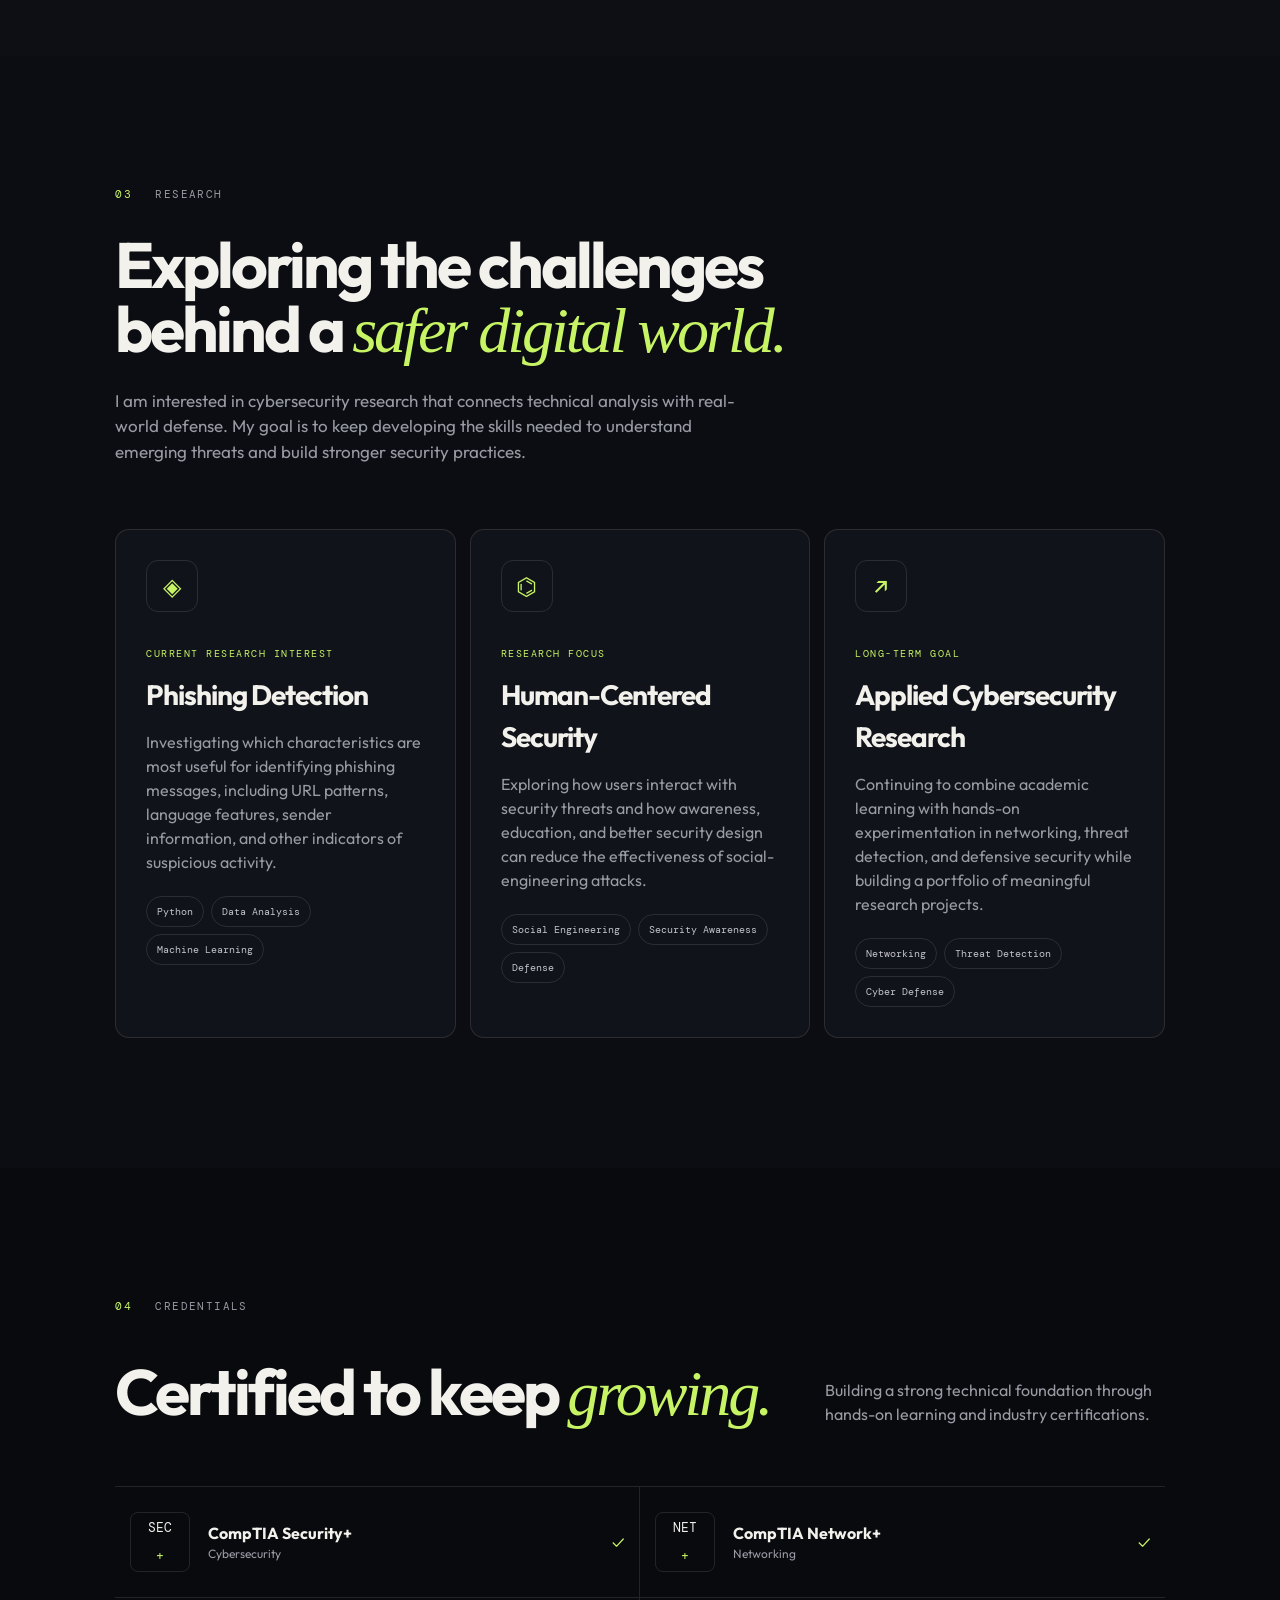
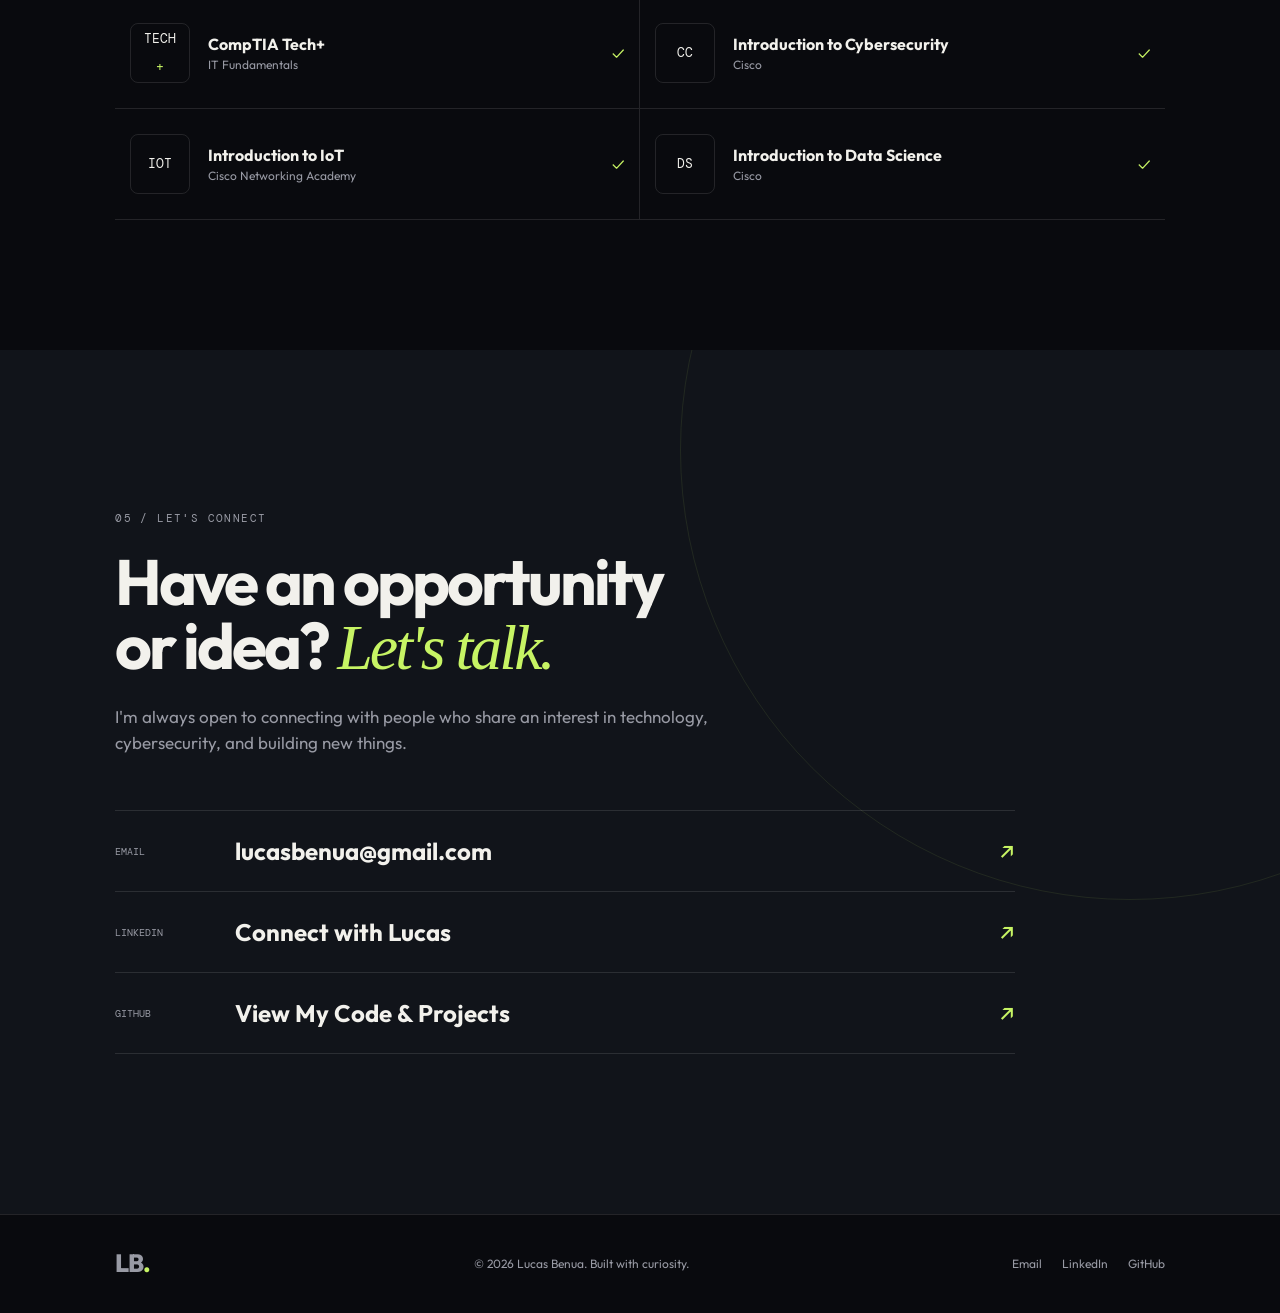
==== commit 63abf625: "Update projects section heading Removed the phrase 'learn by building' from the projects section hea" ====
--- a/index.html
+++ b/index.html
@@ -92,7 +92,7 @@
     <section id="projects" class="projects section">
       <div class="section-heading reveal">
         <div class="section-label"><span>02</span> SELECTED WORK</div>
-        <h2>Projects that helped me <em>learn by building.</em></h2>
+        <h2>Projects that helped me </h2>
       </div>
 
       <div class="project-grid">
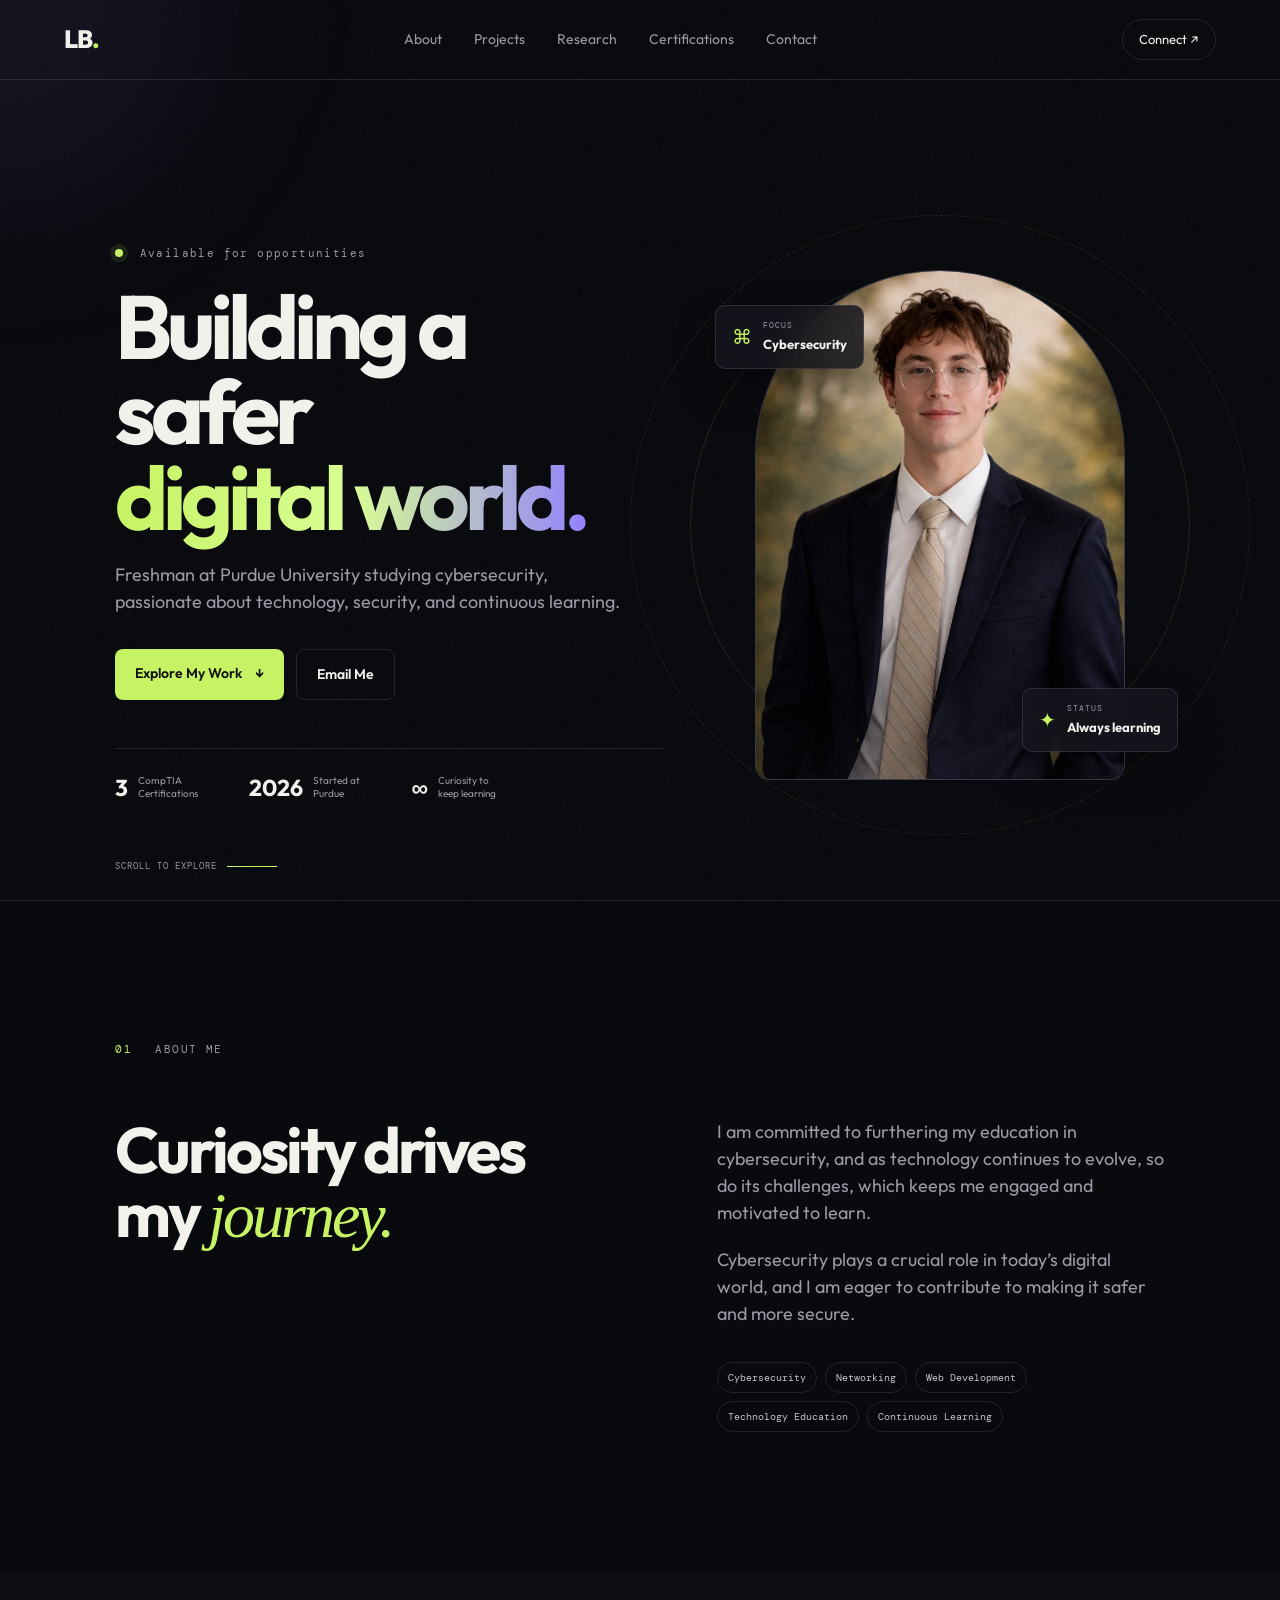
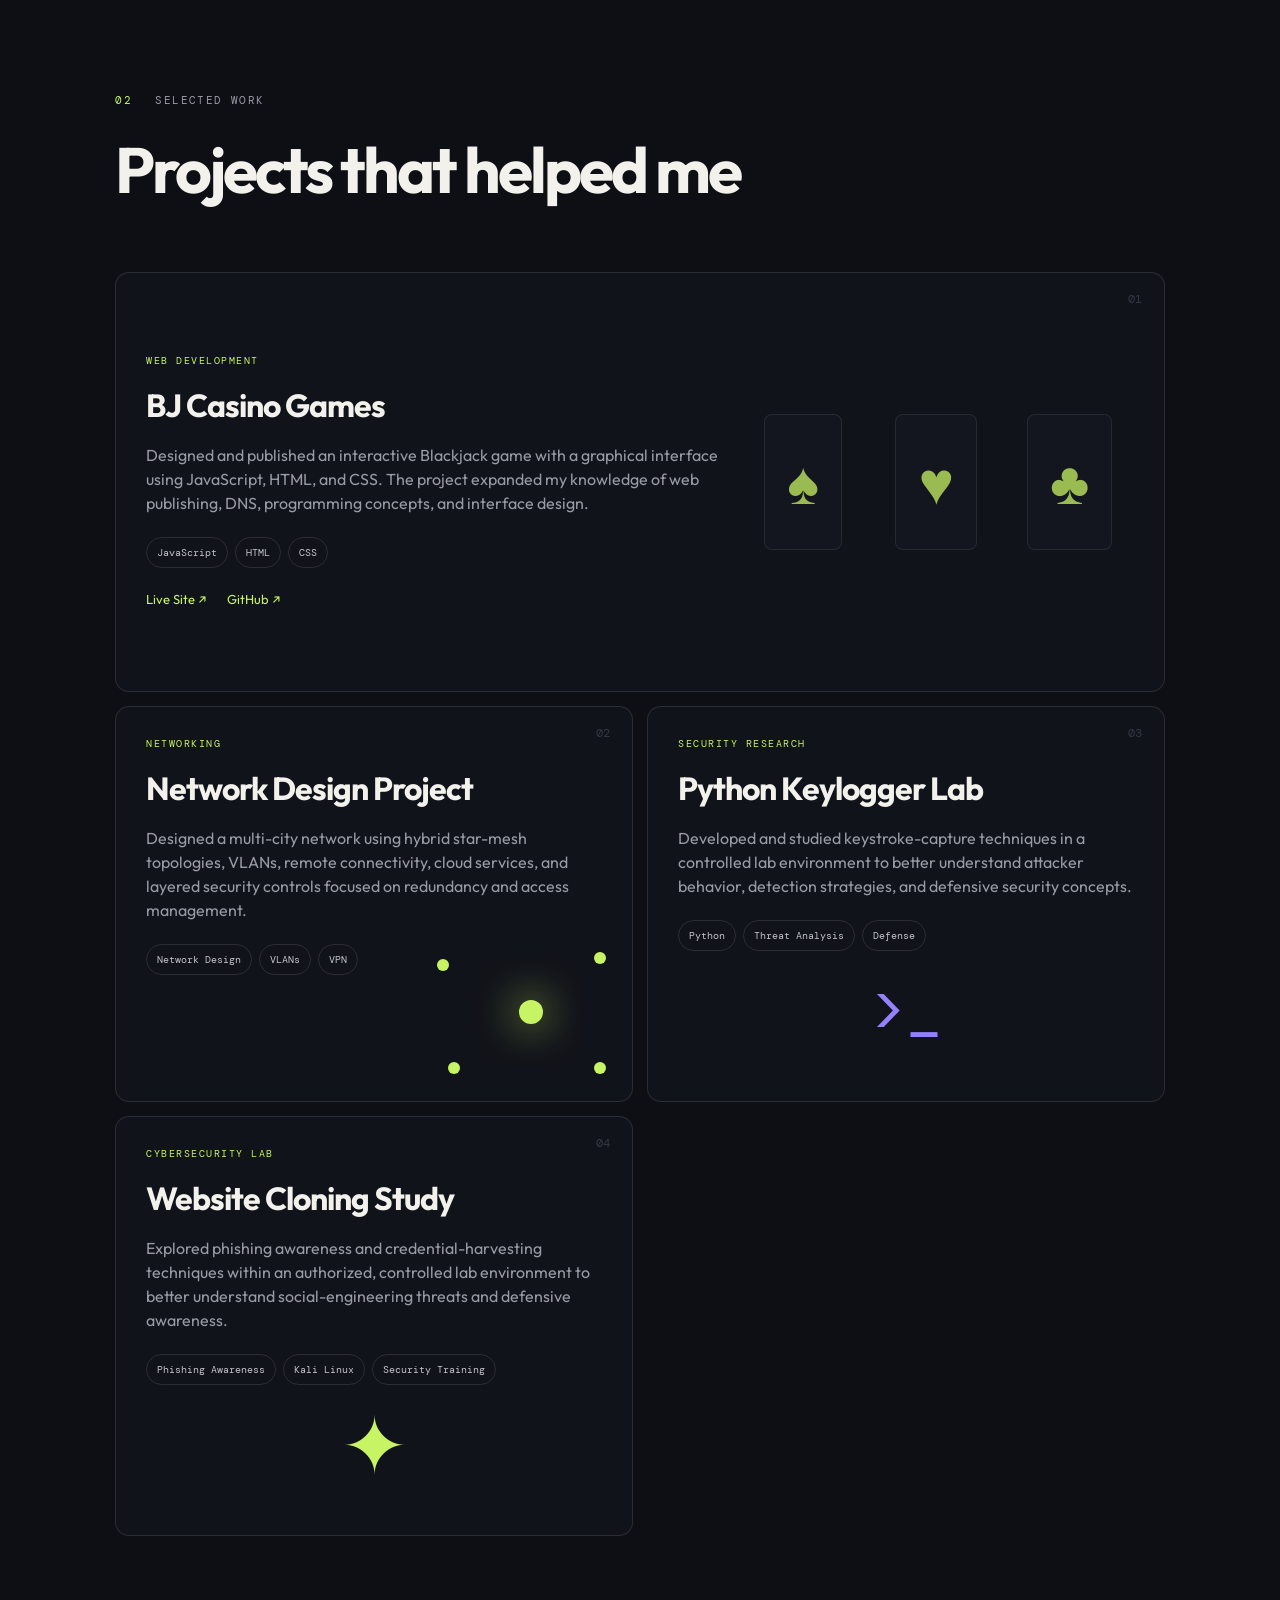
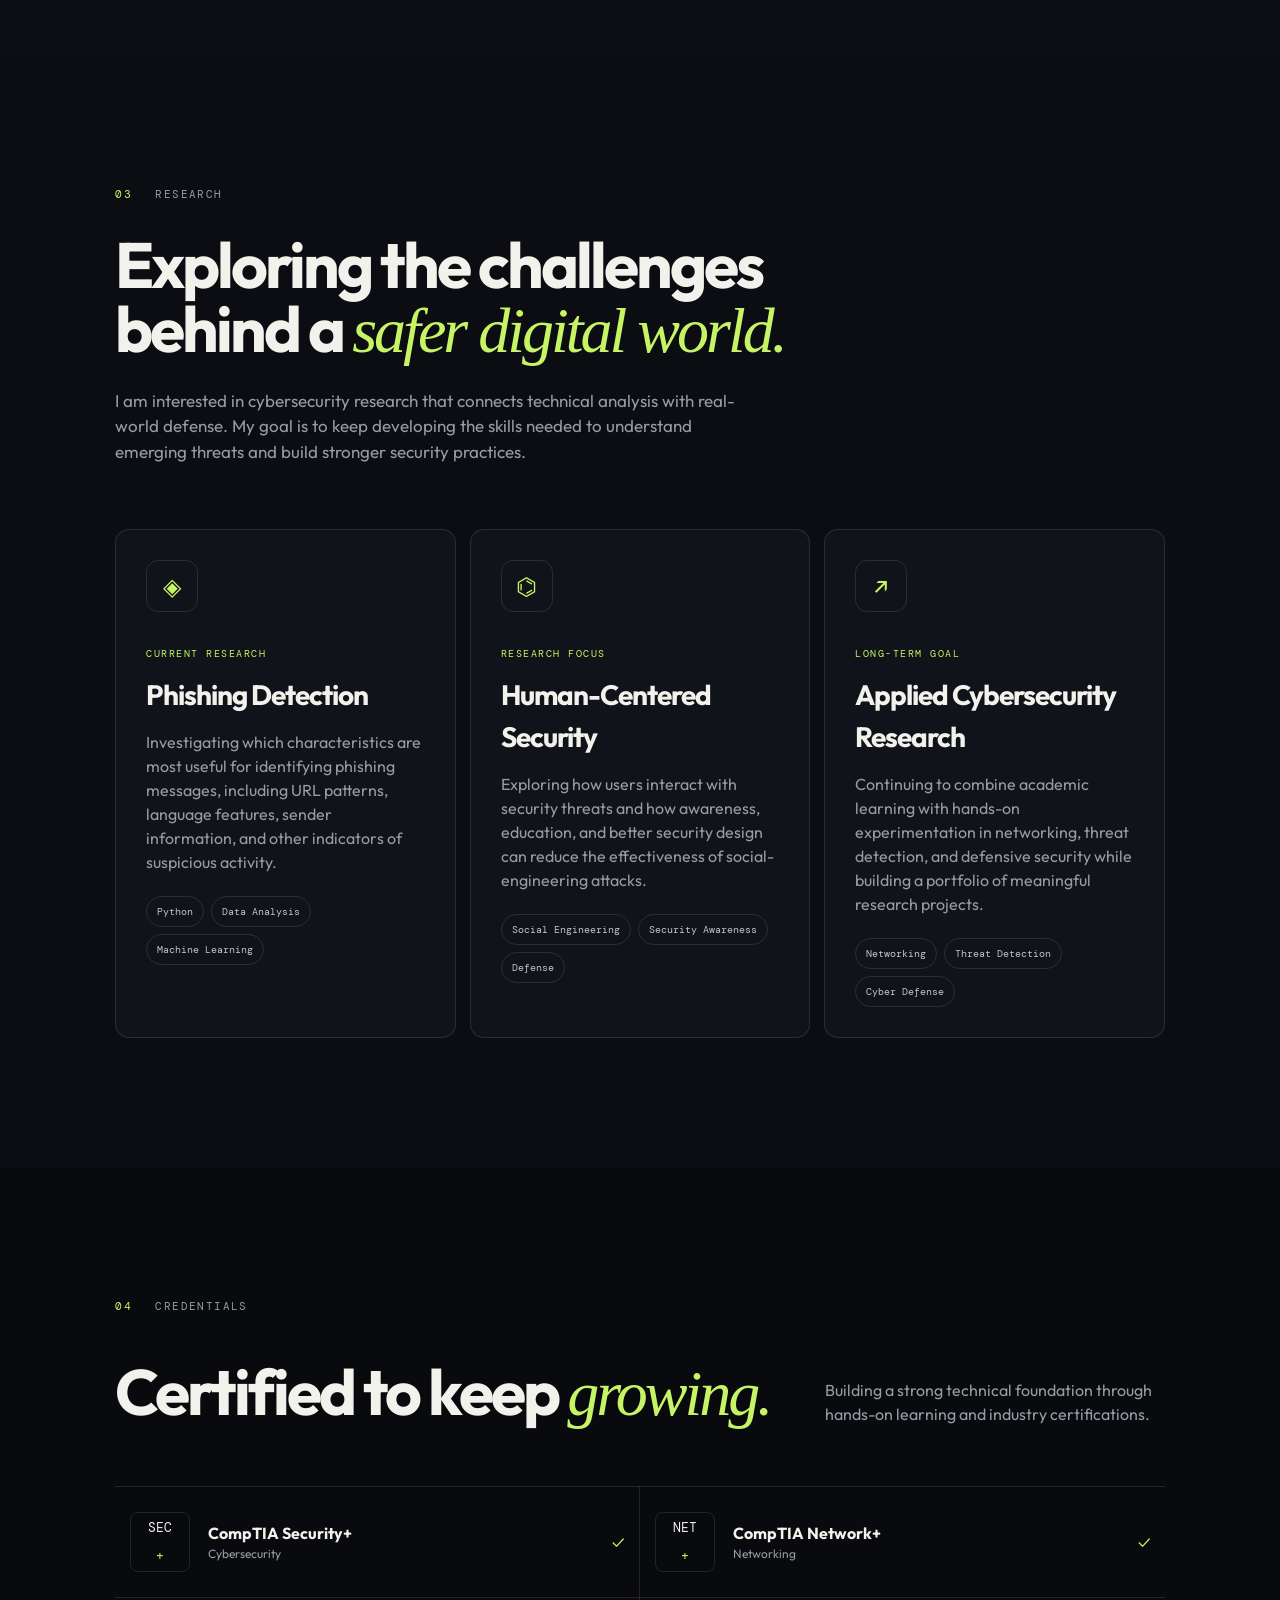
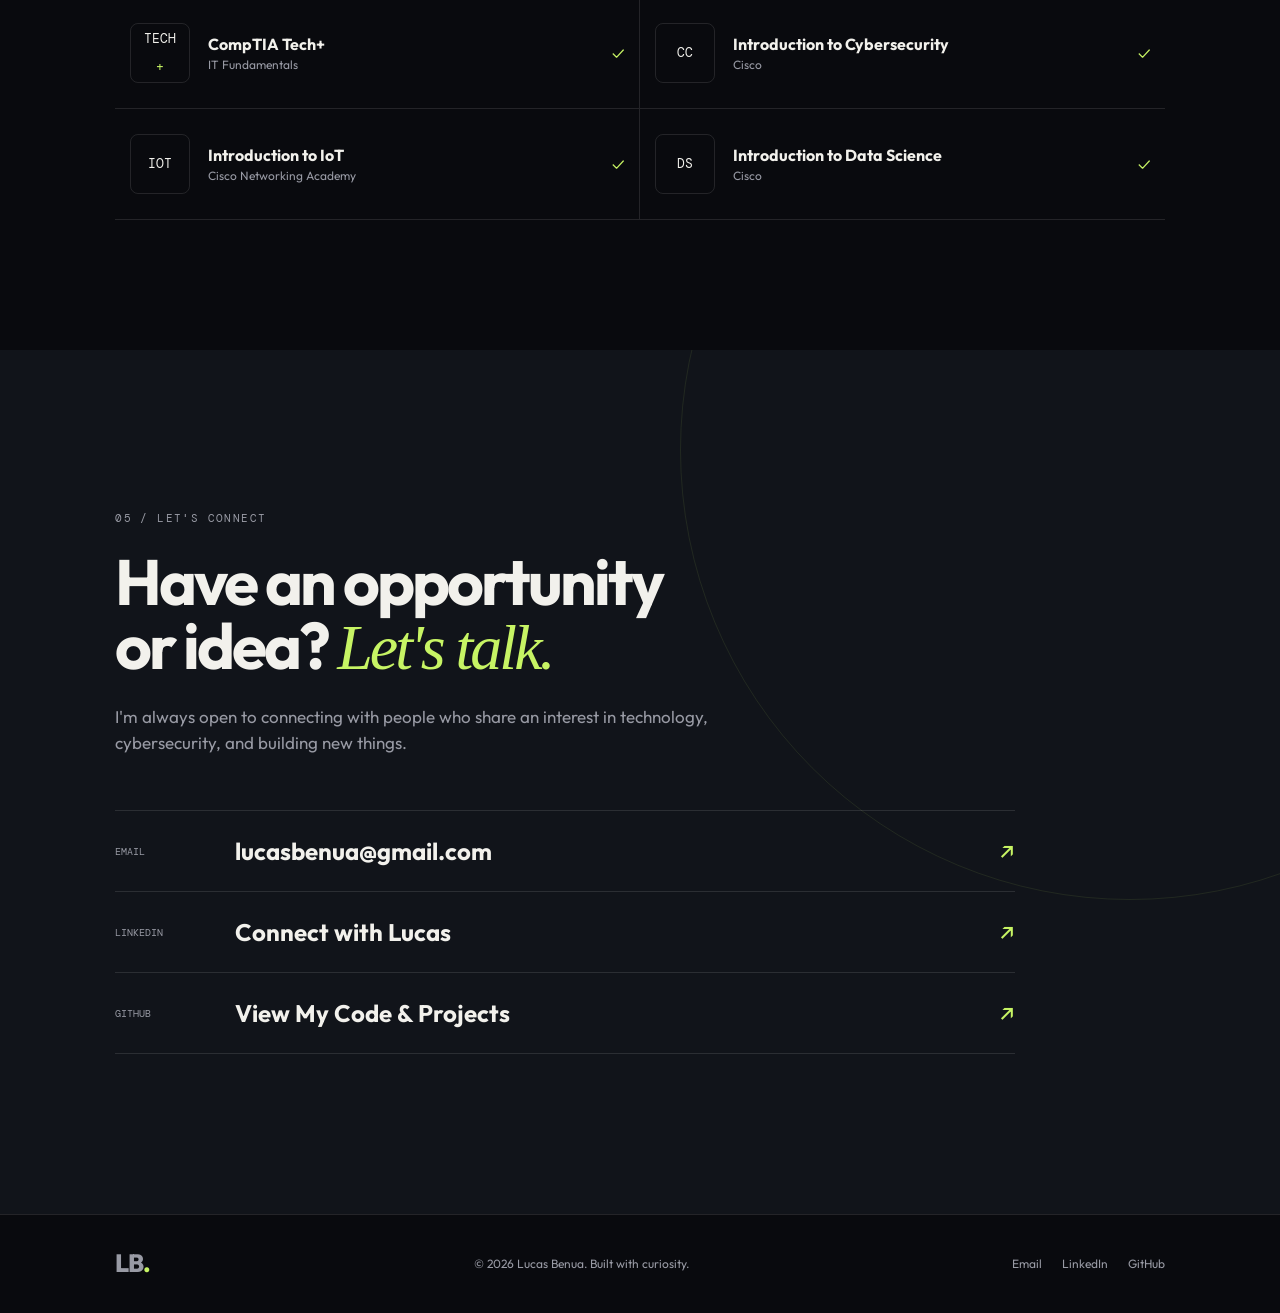
==== commit 2561063a: "Update project type text in research card" ====
--- a/index.html
+++ b/index.html
@@ -165,7 +165,7 @@
       <div class="research-grid">
         <article class="research-card reveal">
           <div class="research-icon">◈</div>
-          <p class="project-type">CURRENT RESEARCH INTEREST</p>
+          <p class="project-type">CURRENT RESEARCH </p>
           <h3>Phishing Detection</h3>
           <p>
             Investigating which characteristics are most useful for identifying phishing
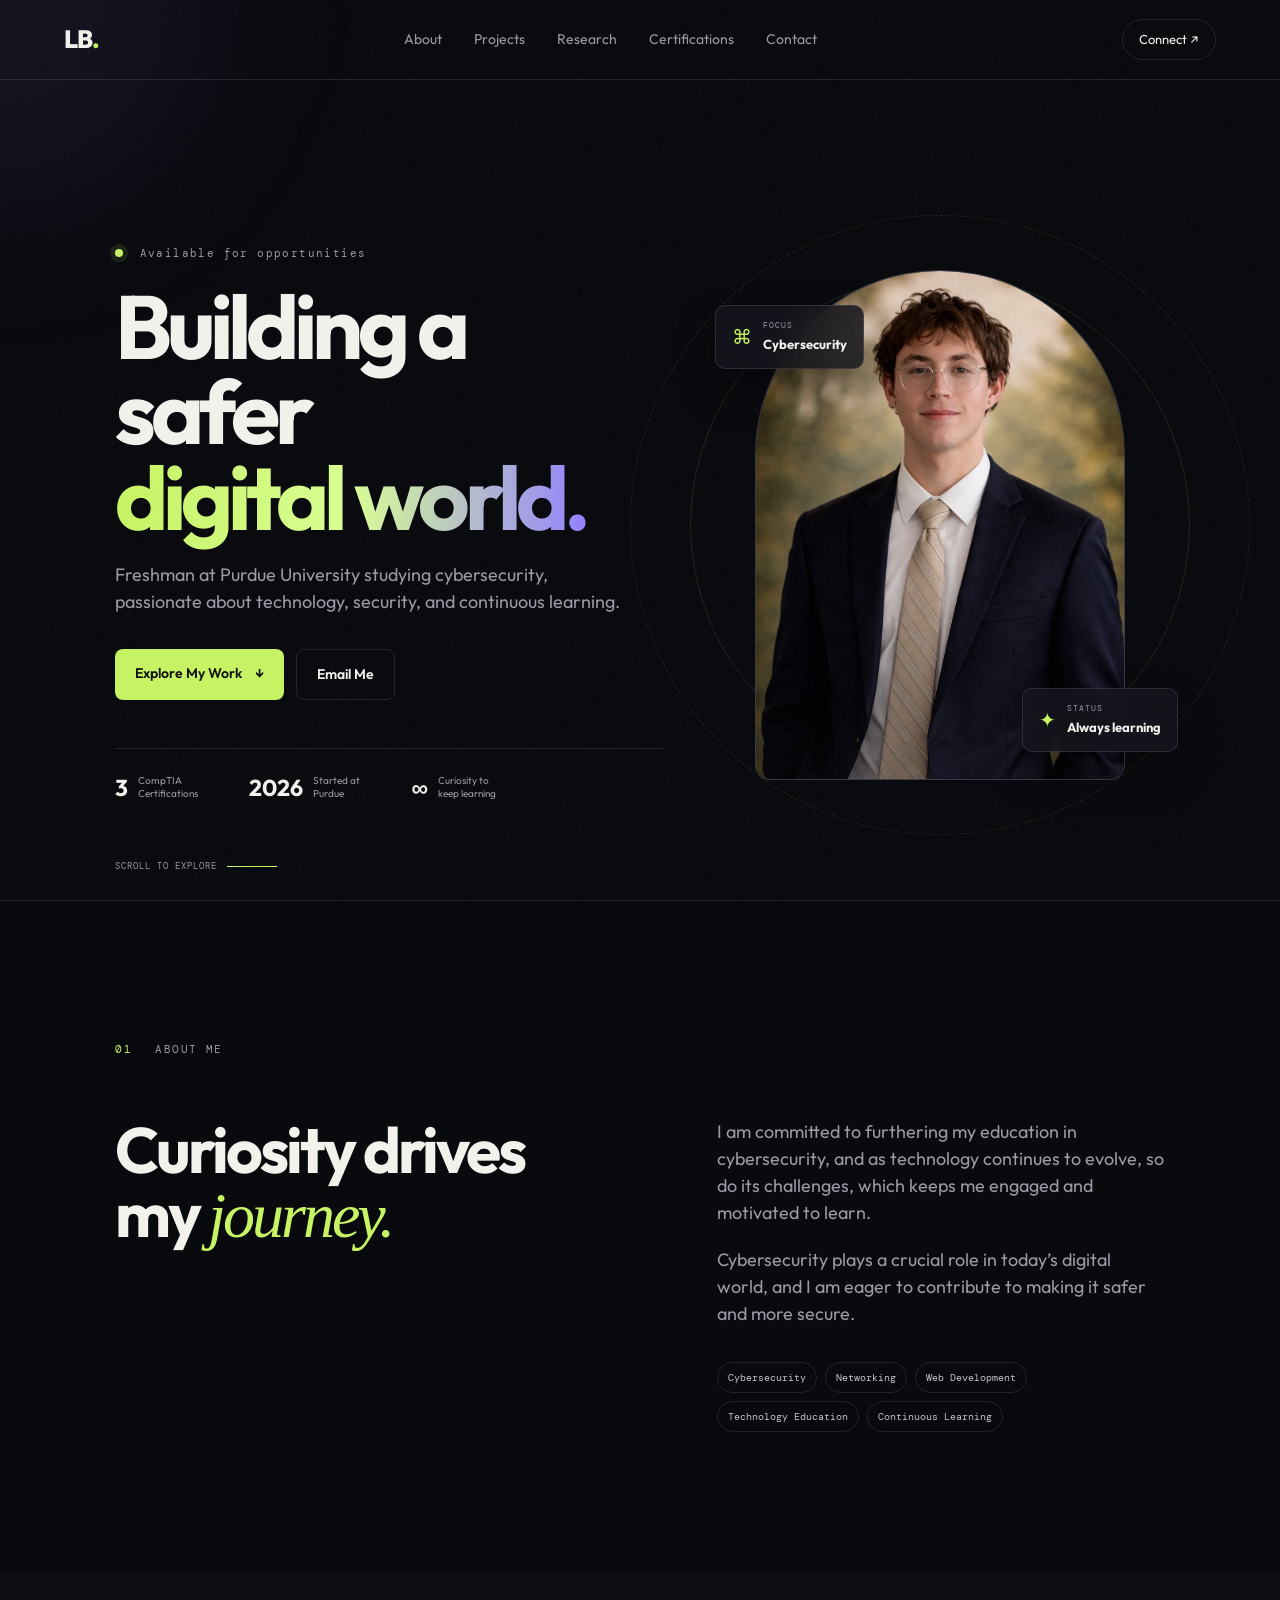
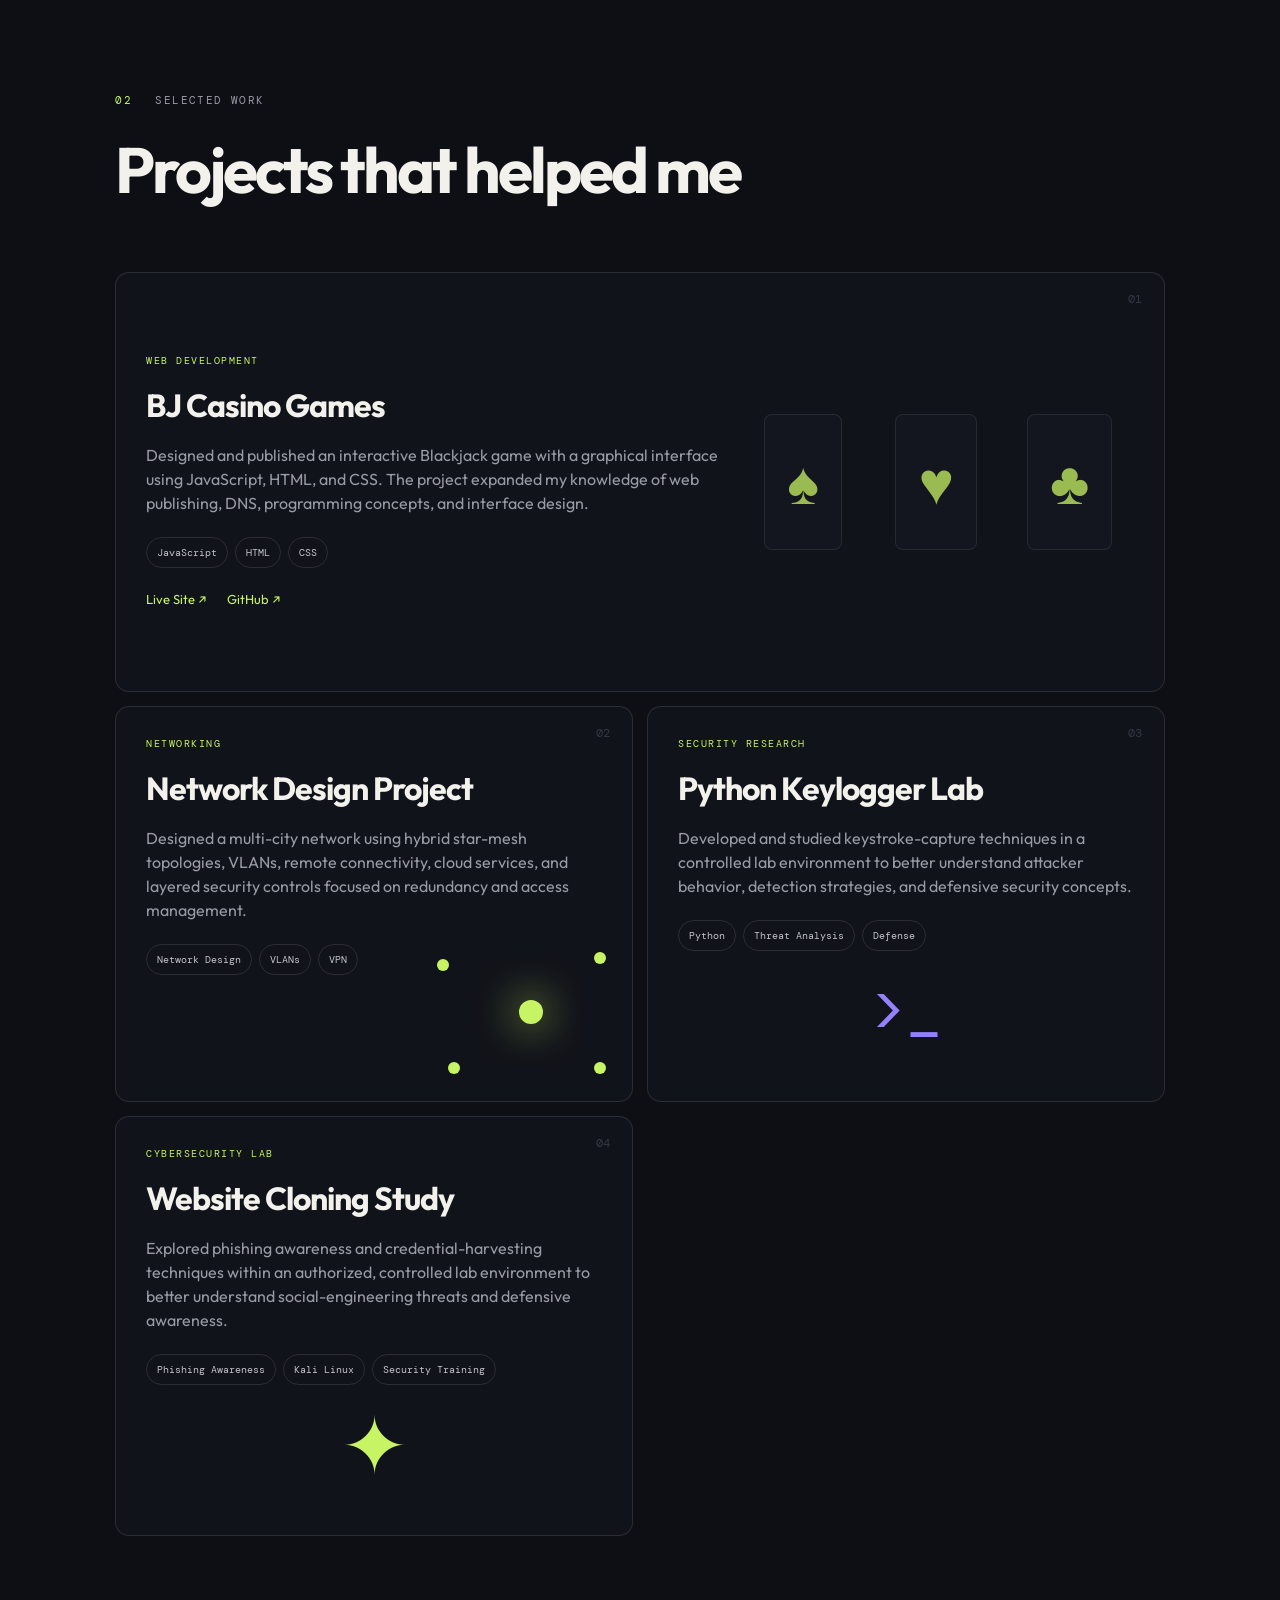
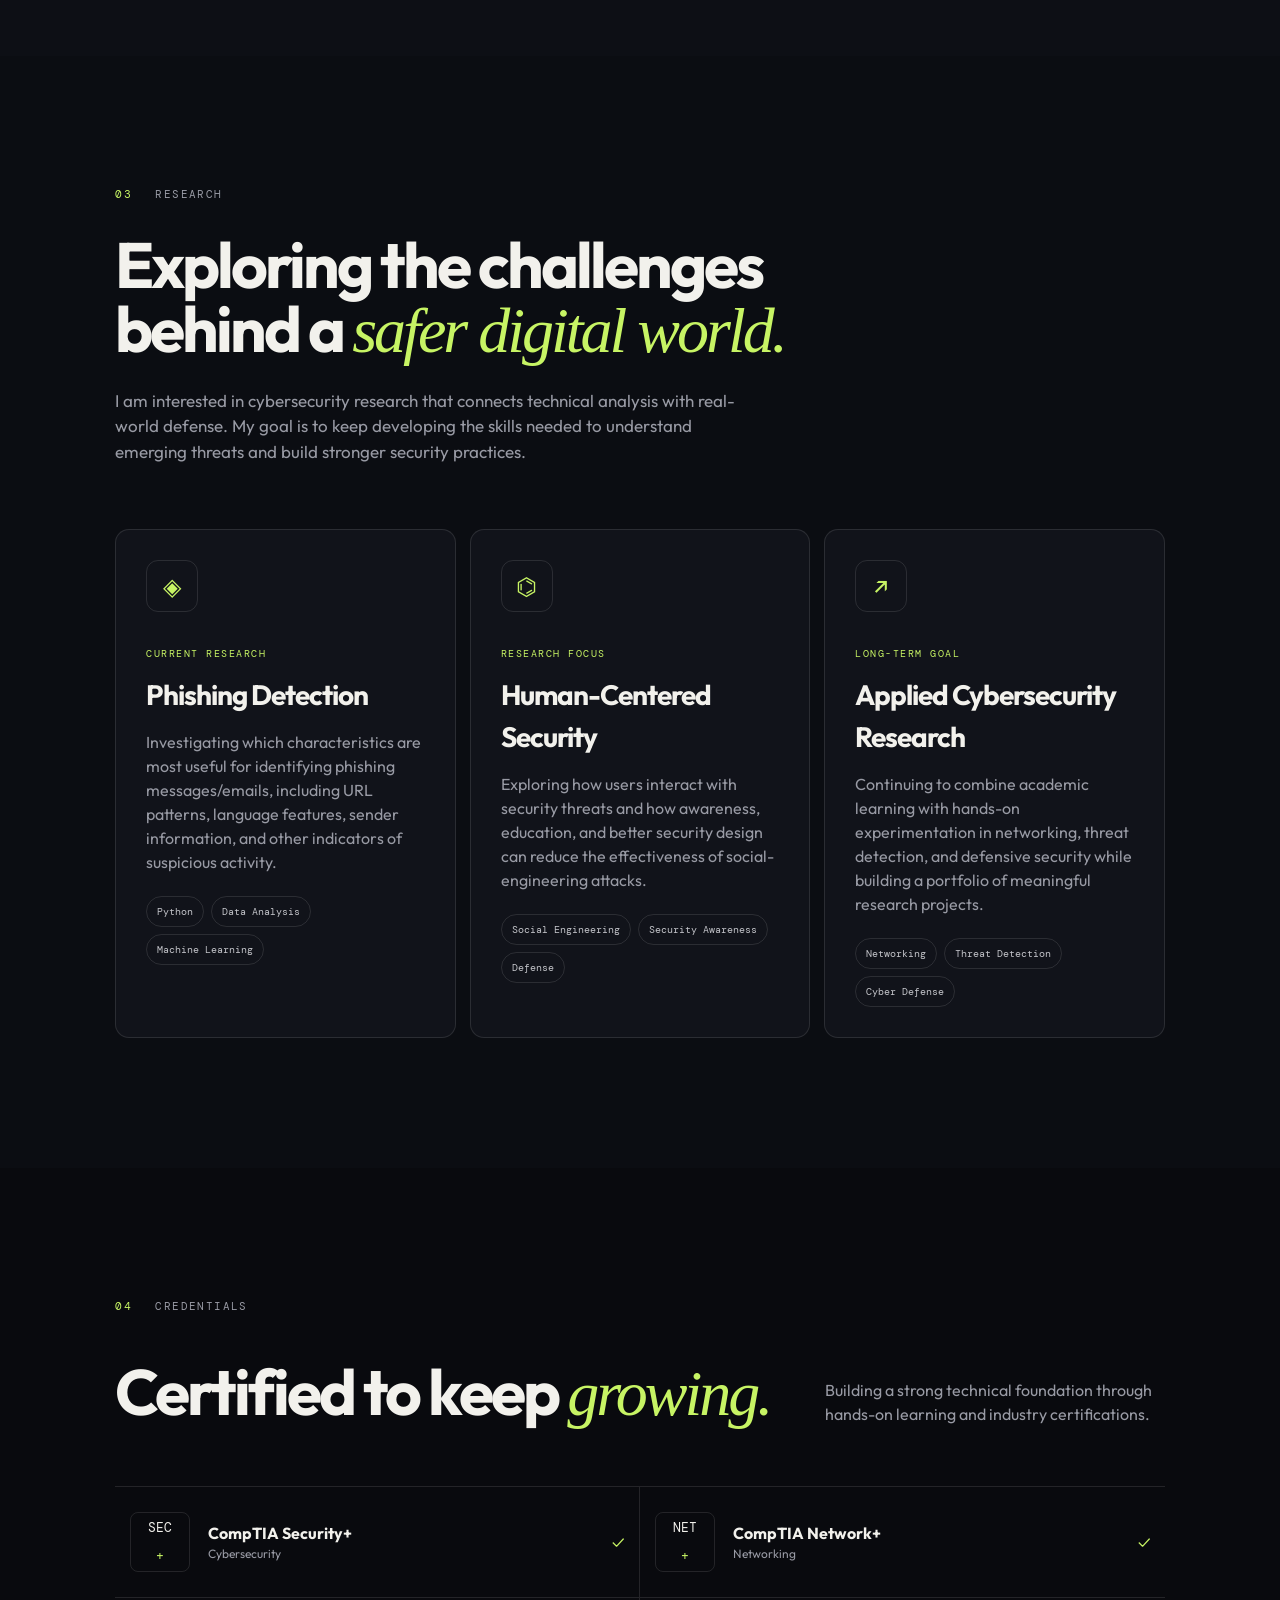
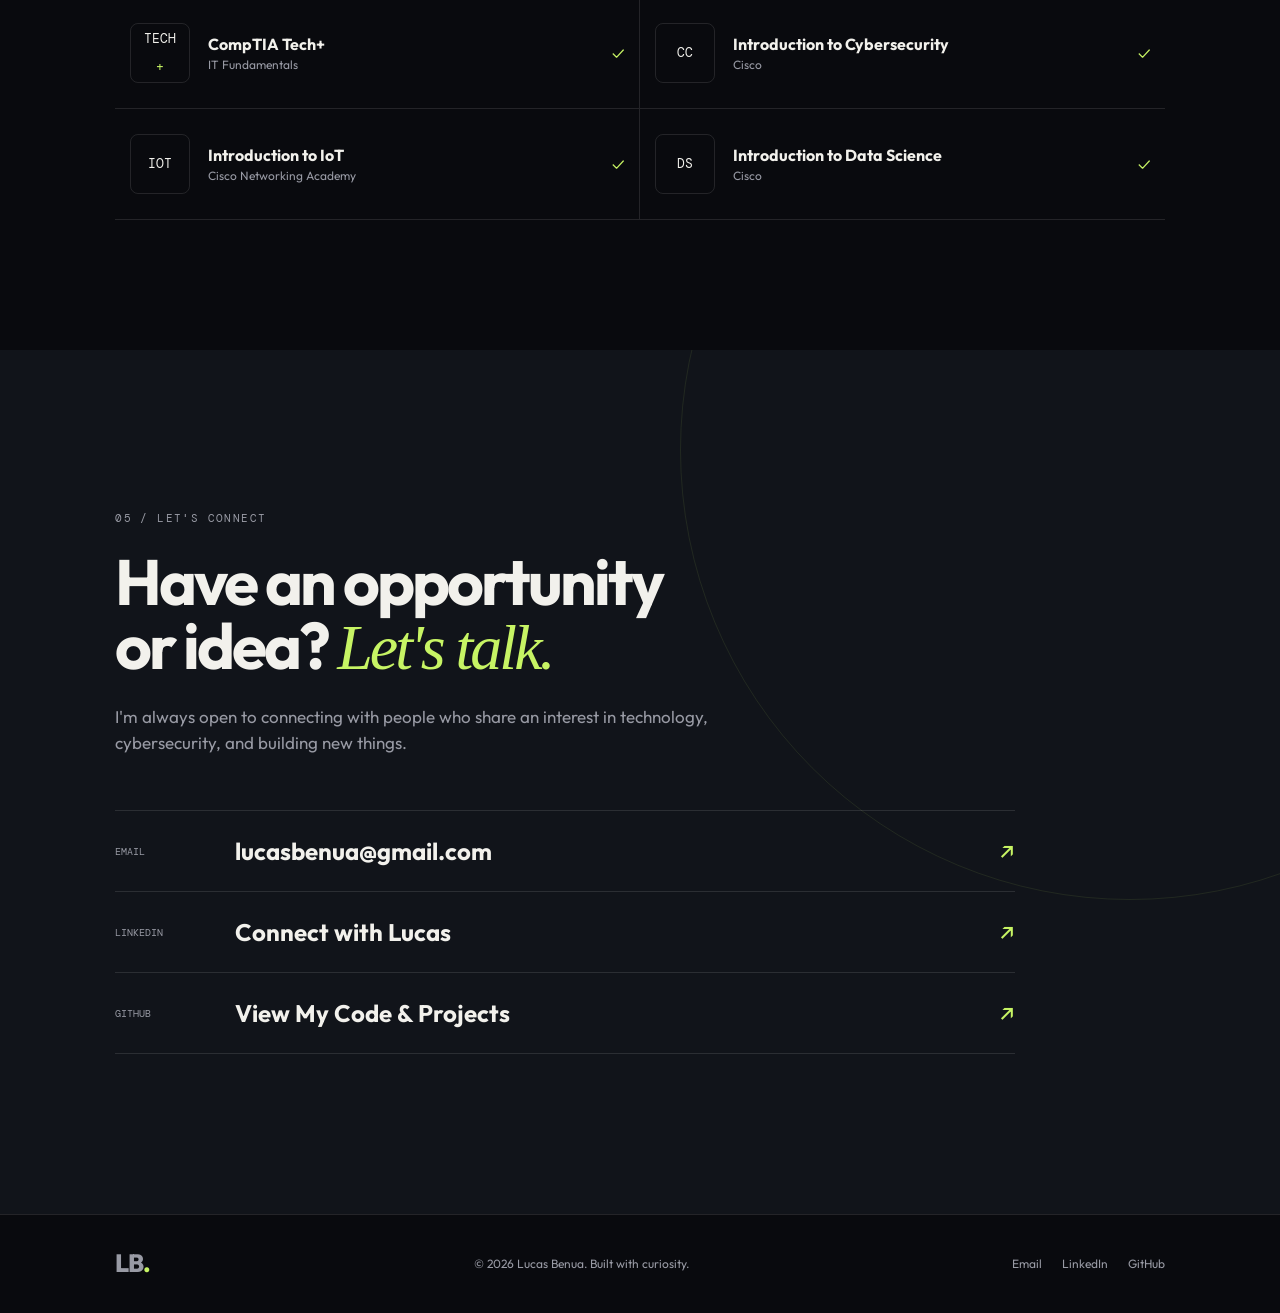
==== commit ce90df64: "Fix text formatting in phishing detection section Corrected text formatting for phishing research de" ====
--- a/index.html
+++ b/index.html
@@ -169,7 +169,7 @@
           <h3>Phishing Detection</h3>
           <p>
             Investigating which characteristics are most useful for identifying phishing
-            messages, including URL patterns, language features, sender information, and
+            messages/emails, including URL patterns, language features, sender information, and
             other indicators of suspicious activity.
           </p>
           <div class="tech-list">
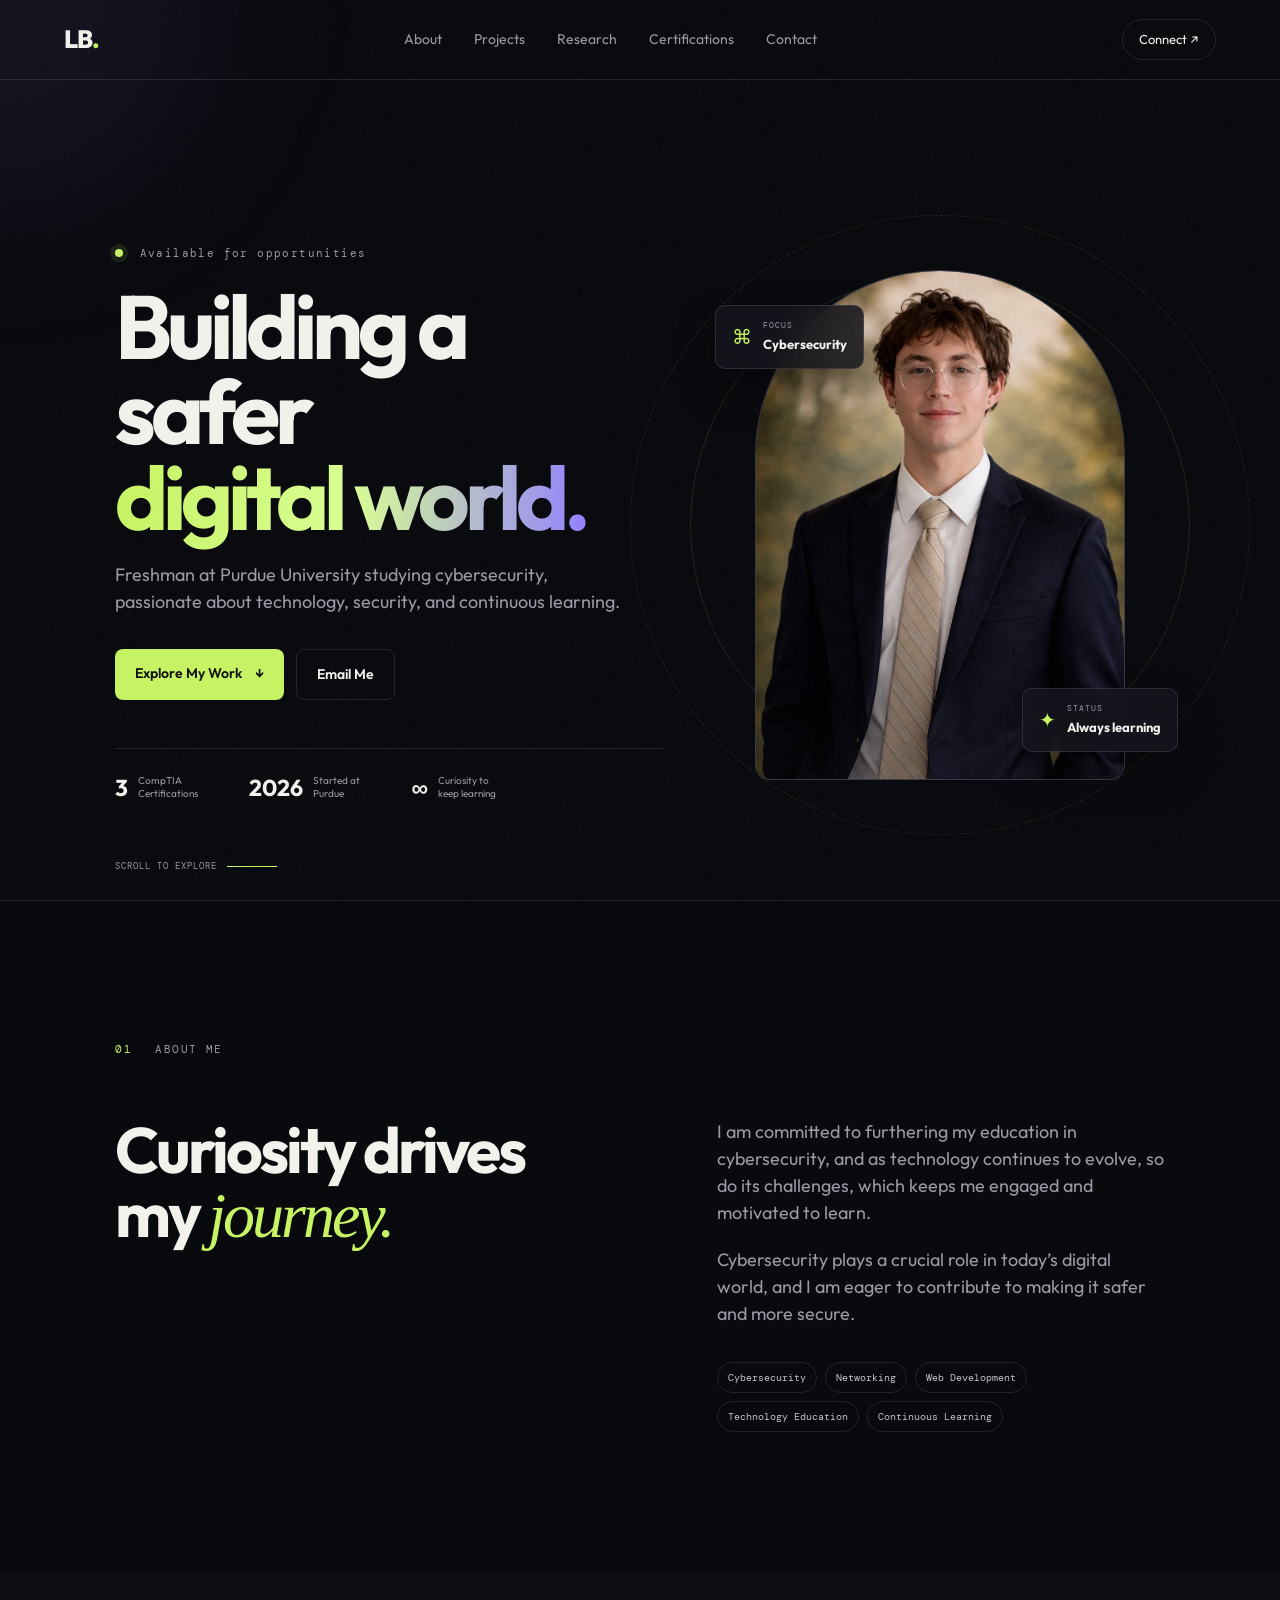
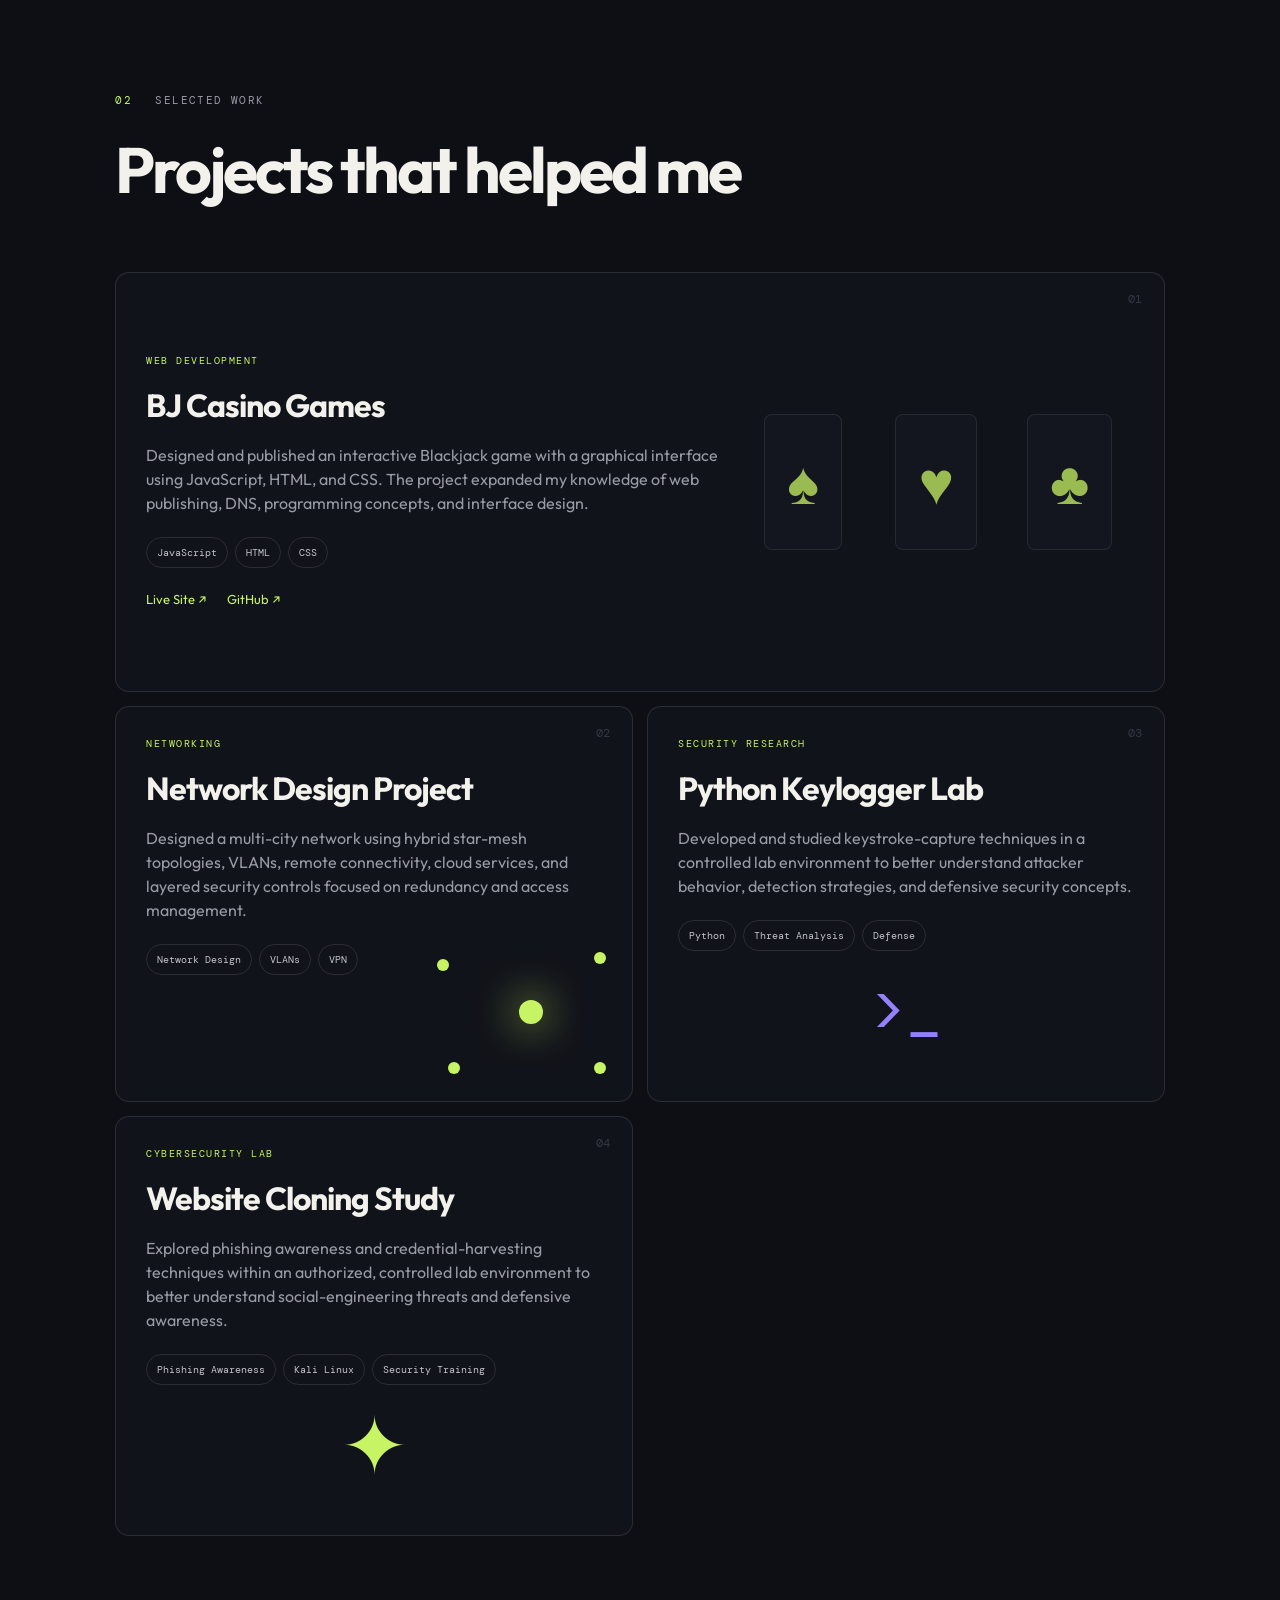
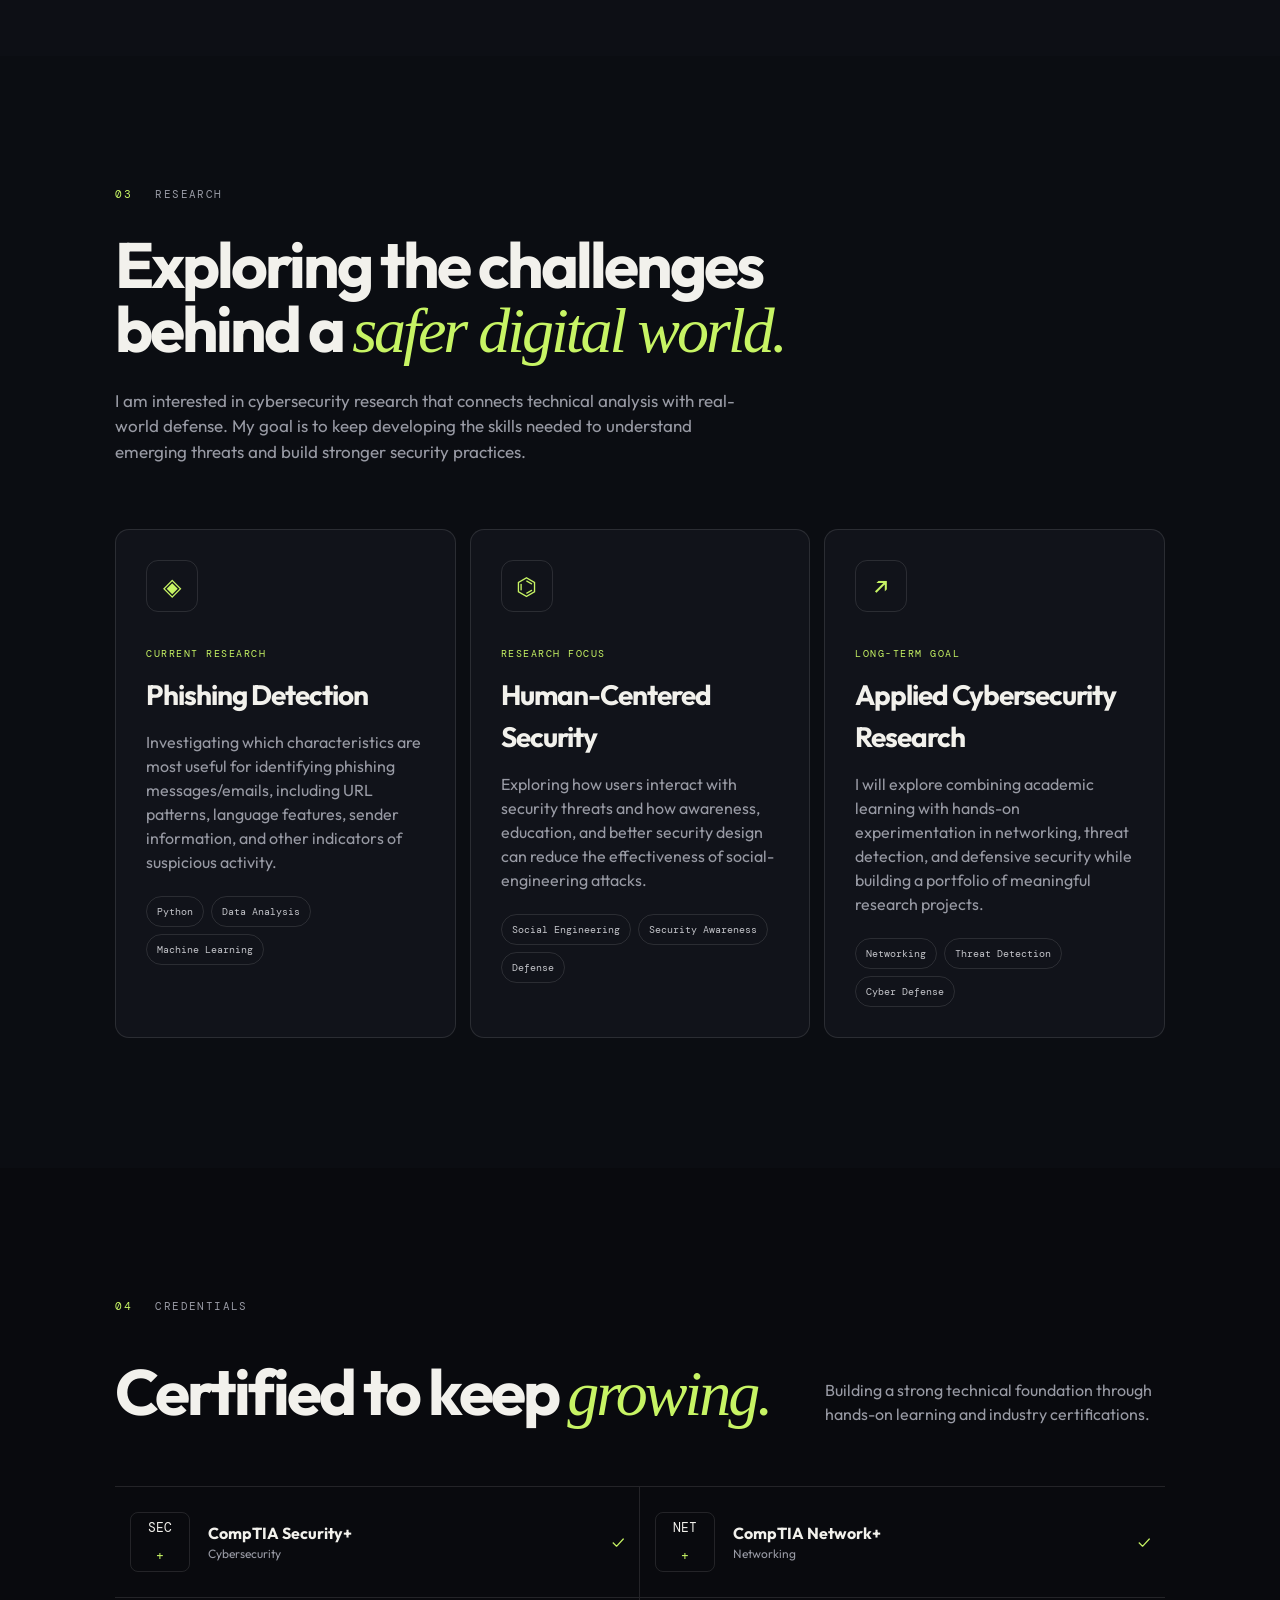
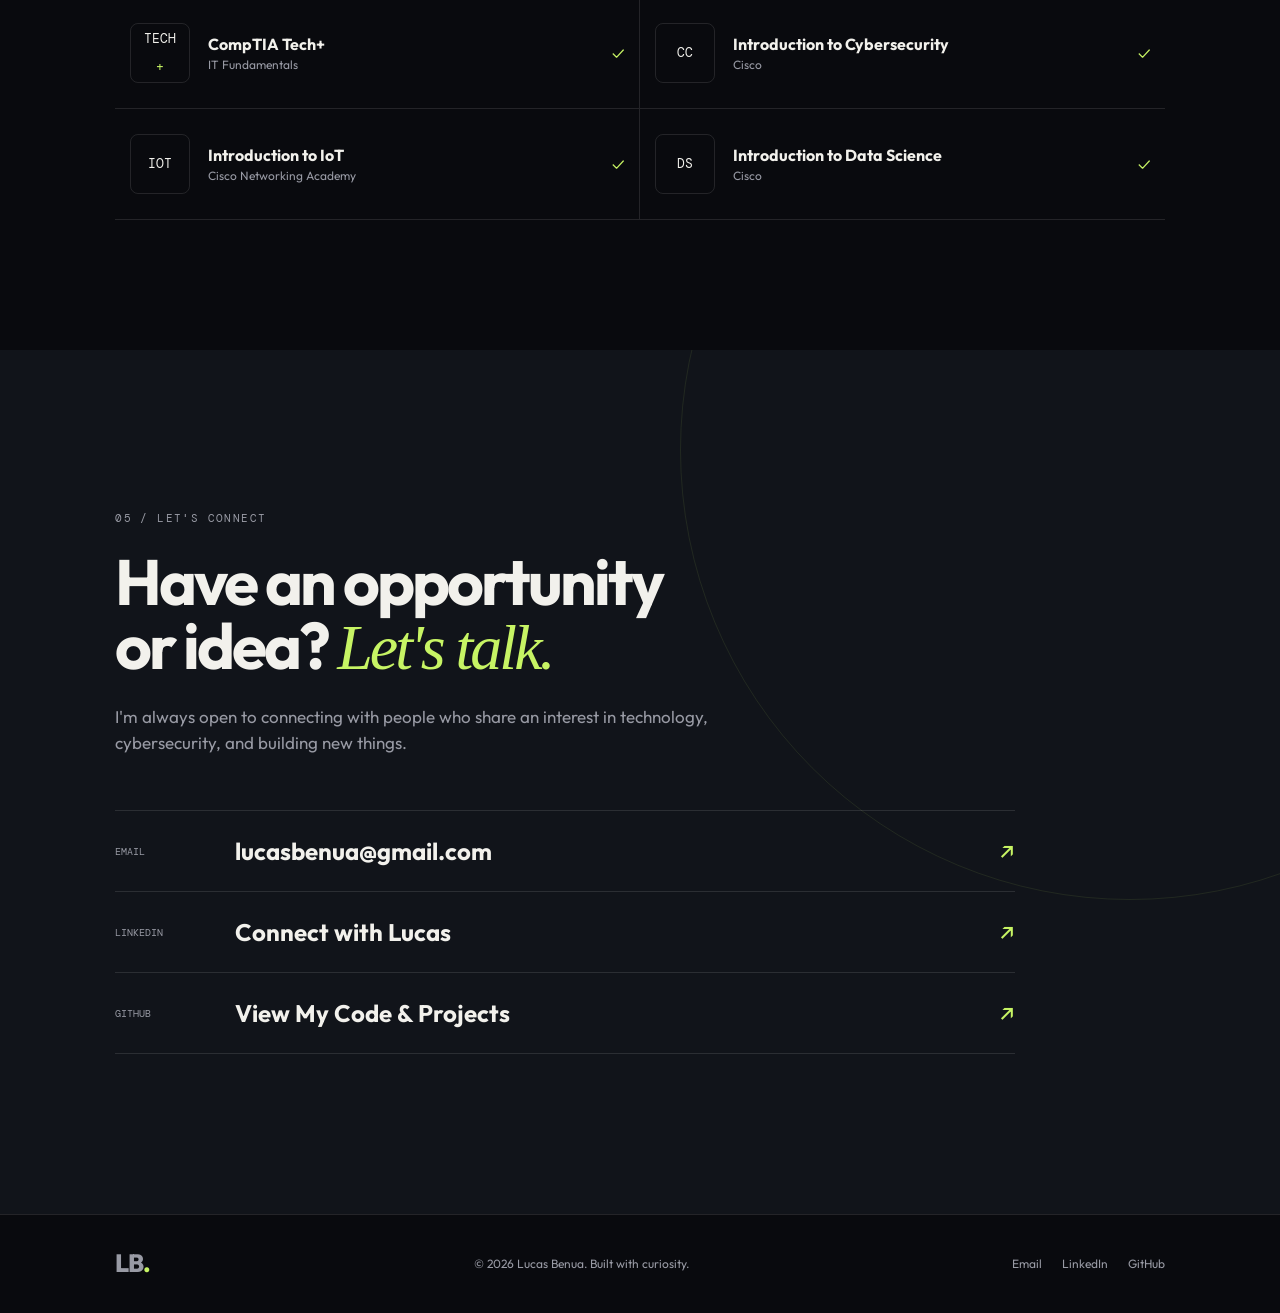
==== commit ea238744: "Update text in Applied Cybersecurity Research section Rephrase the sentence to improve clarity." ====
--- a/index.html
+++ b/index.html
@@ -196,7 +196,7 @@
           <p class="project-type">LONG-TERM GOAL</p>
           <h3>Applied Cybersecurity Research</h3>
           <p>
-            Continuing to combine academic learning with hands-on experimentation in
+            I will explore combining academic learning with hands-on experimentation in
             networking, threat detection, and defensive security while building a
             portfolio of meaningful research projects.
           </p>
